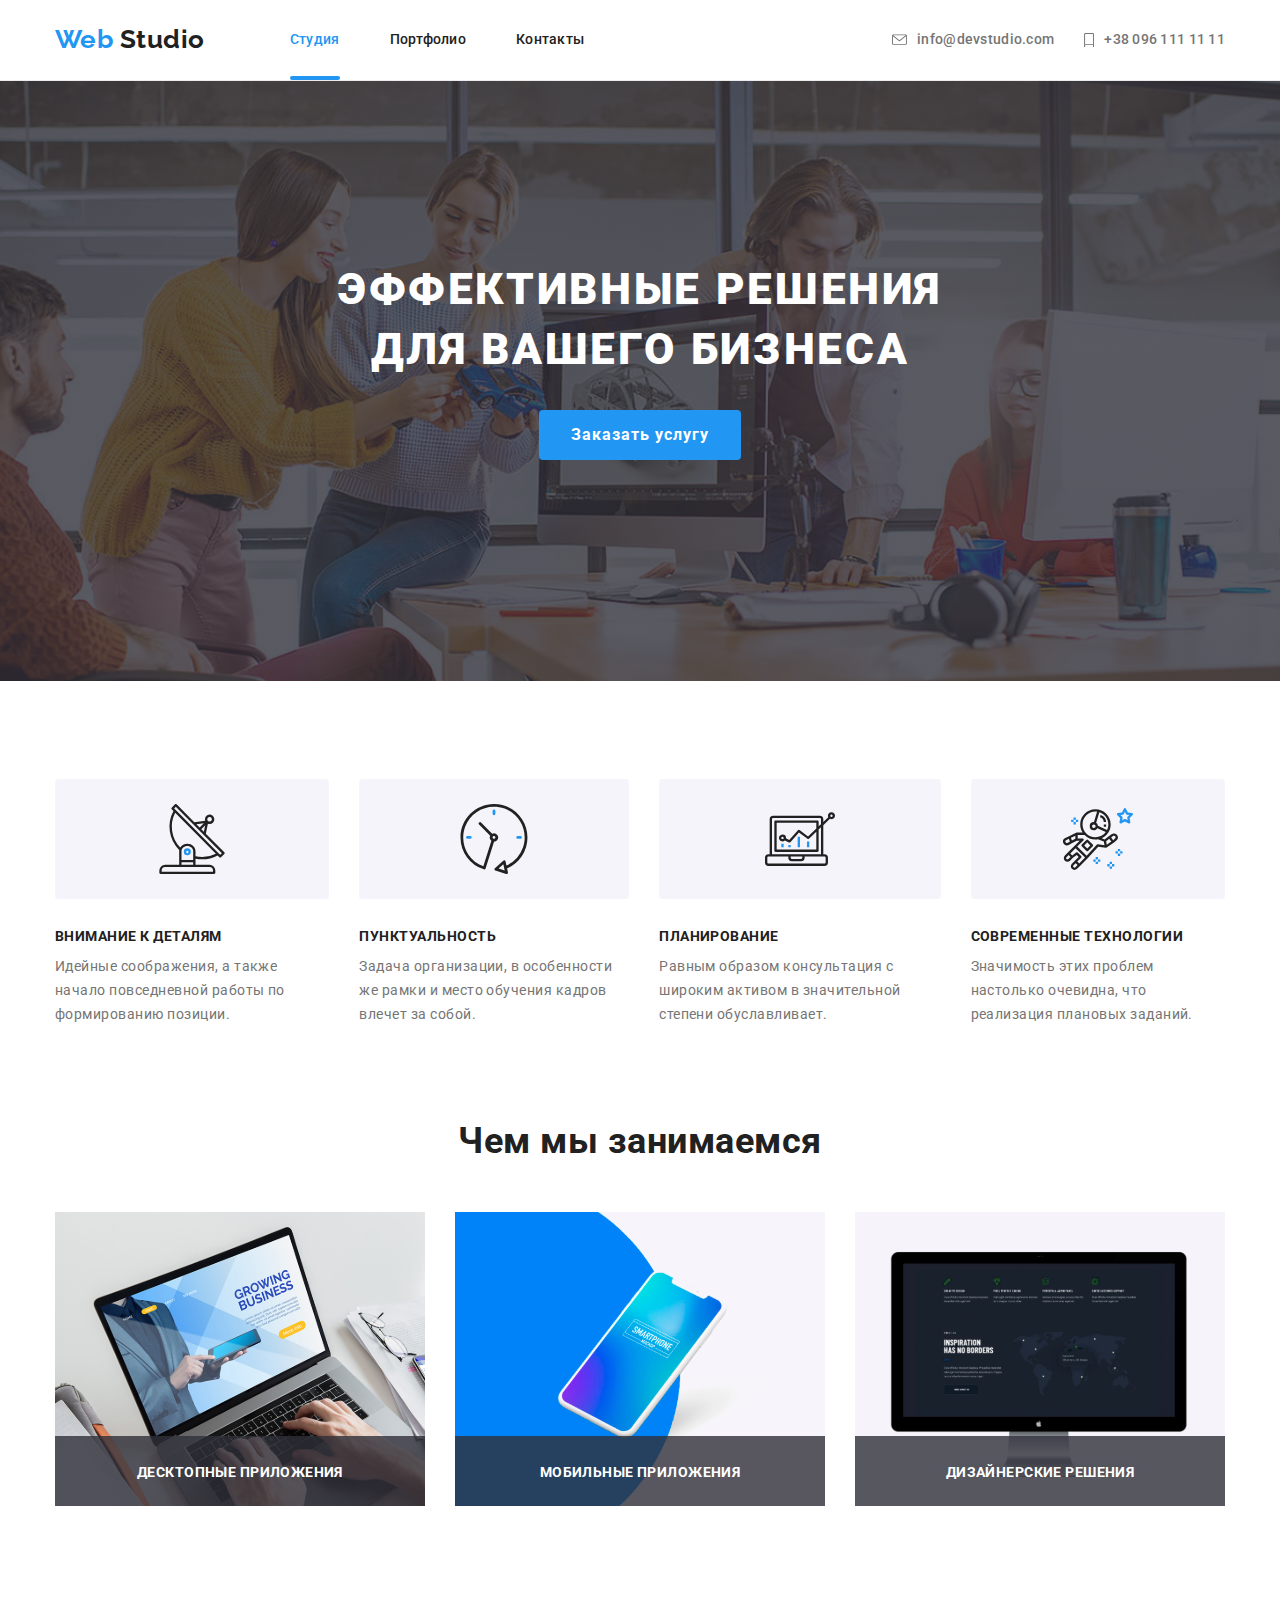
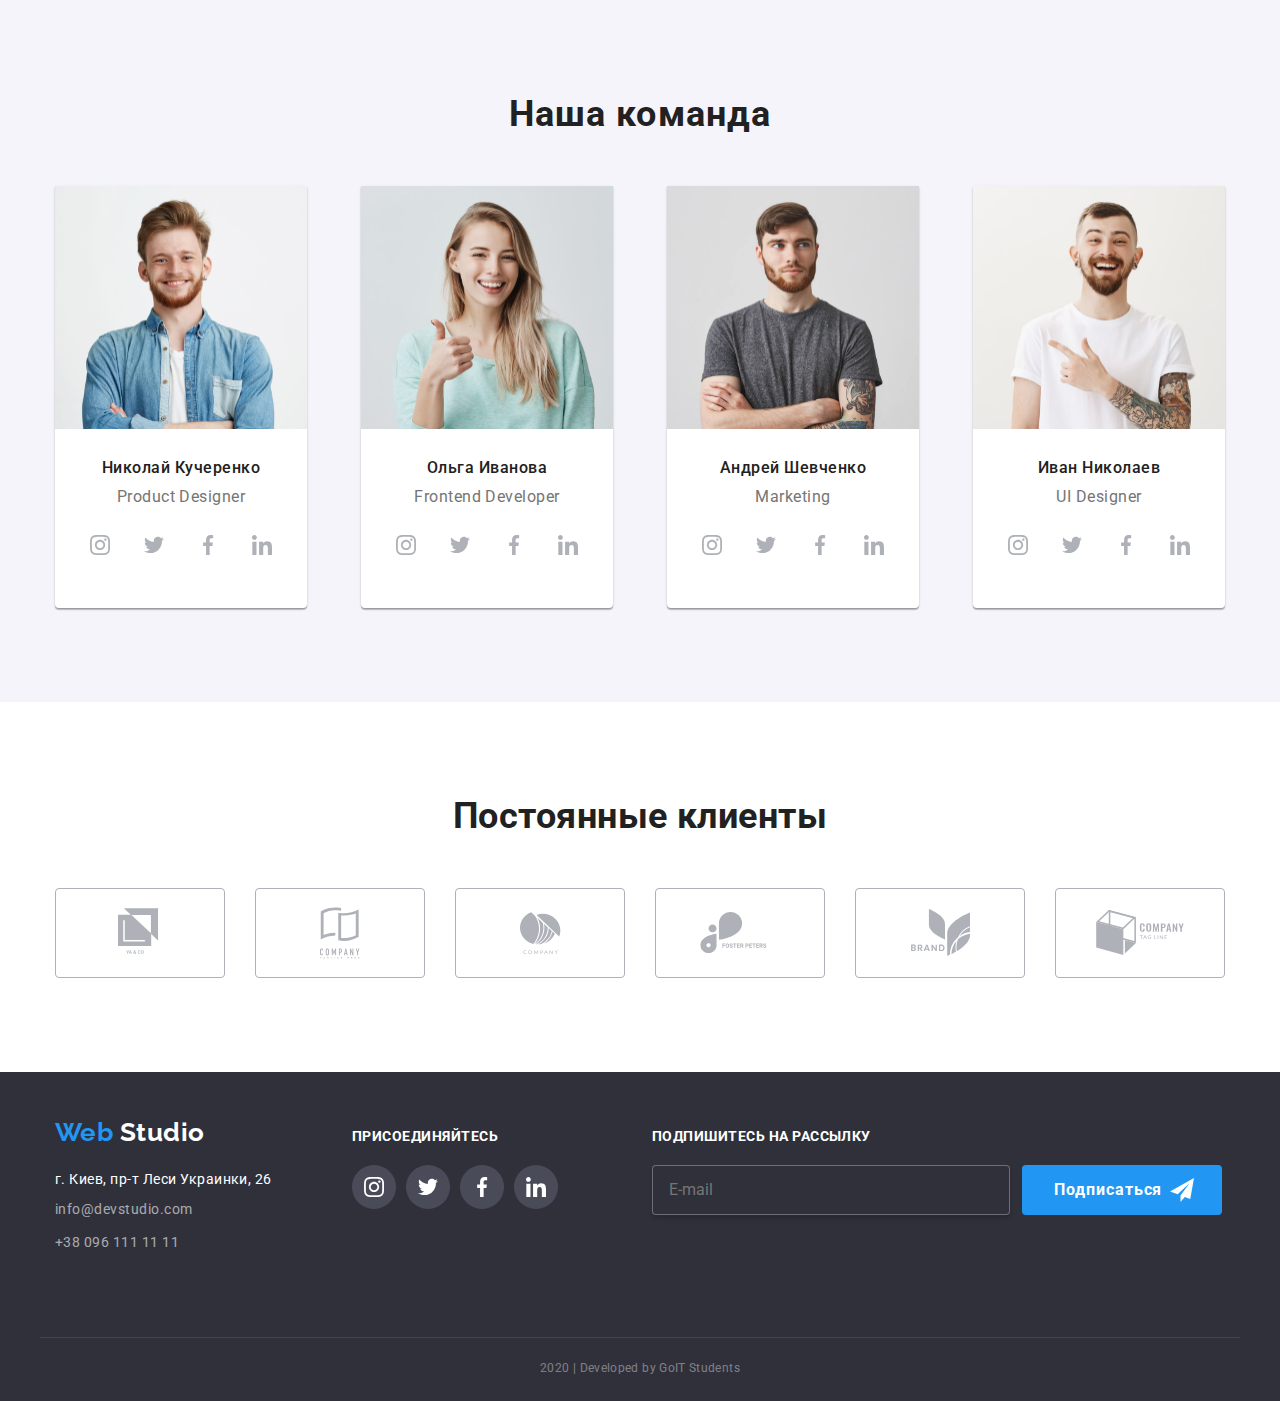
==== index.html @ 12be7b73 "1" ====
<!DOCTYPE html>
<html lang="ru">
  <head>
    <meta charset="UTF-8" />
    <meta name="viewport" content="width=device-width, initial-scale=1.0" />
    <title>Web Studio</title>
    <link
      href="https://fonts.googleapis.com/css2?family=Raleway:wght@700&family=Roboto:wght@400;500;700;900&display=swap"
      rel="stylesheet"
    />
    <link
      rel="stylesheet"
      href="https://cdnjs.cloudflare.com/ajax/libs/modern-normalize/0.6.0/modern-normalize.min.css"
    />
    <link rel="stylesheet" href="./css/style.css" />
  </head>
  <body class="page">
    <!-- шапка сайта -->
    <header class="page-header">
      <nav class="container main-nav">
        <a href="./index.html" class="header-logo">
          <span class="header-logo-web">Web</span> Studio
        </a>
        <ul class="site-nav list">
          <li class="item">
            <a href="./index.html" class="header-site-nav current">Студия</a>
          </li>
          <li class="item">
            <a href="./portfolio.html" class="header-site-nav">Портфолио</a>
          </li>
          <li class="item">
            <a href="" class="header-site-nav">Контакты</a>
          </li>
        </ul>

        <address class="address-nav">
          <ul class="address-nav list">
            <li class="item">
              <a class="address-mail link" href="mailto:info@devstudio.com">
                <svg class="mail-icon-address">
                  <use href="./img/sprite.svg#icon-mail"></use>
                </svg>
                <!-- <span> -->
                <!-- <img src="./img/address/mail.svg" alt="mail" /> -->
                info@devstudio.com
                <!-- </span> -->
              </a>
            </li>
            <li class="item">
              <a class="address-tel link" href="tel:+380961111111">
                <svg class="tel-icon-address">
                  <use href="./img/sprite.svg#icon-phone"></use>
                </svg>
                <!-- <span> -->
                <!-- <img src="./img/address/phone.svg" alt="phone" />  -->
                +38 096 111 11 11
                <!-- </span> -->
              </a>
            </li>
          </ul>
        </address>
      </nav>
    </header>
    <main>
      <section class="section-banner">
        <div class="banner">
          <!-- <img src="./img/banner/Headerimg.svg" alt="" /> -->
          <h1 class="banner-title">
            Эффективные решения <br />
            для вашего бизнеса
          </h1>
          <button type="button" class="banner-button" data-modal-open>Заказать услугу</button>
        </div>
      </section>

      <!-- преимущества -->
      <section class="section-work">
        <div class="container">
          <ul class="work-list list">
            <li class="item icon-antenna">
              <!-- <img
                src="./img/Section1/antenna/antenna.svg"
                class="img-work"
                alt=""
              /> -->
              <h2 class="section-work-title">Внимание к деталям</h2>
              <p class="section-work-text">
                Идейные соображения, а также начало повседневной работы по
                формированию позиции.
              </p>
            </li>
            <li class="item icon-clock">
              <!-- <img
                src="./img/Section1/clock/clock.svg"
                class="img-work"
                alt=""
              /> -->
              <h2 class="section-work-title">Пунктуальность</h2>
              <p class="section-work-text">
                Задача организации, в особенности же рамки и место обучения
                кадров влечет за собой.
              </p>
            </li>
            <li class="item icon-diagram">
              <!-- <img
                src="./img/Section1/diagram/diagram.svg"
                class="img-work"
                alt=""
              /> -->
              <h2 class="section-work-title">Планирование</h2>
              <p class="section-work-text">
                Равным образом консультация с широким активом в значительной
                степени обуславливает.
              </p>
            </li>
            <li class="item icon-astronaut">
              <!-- <img
                src="./img/Section1/astronaut/astronaut.svg"
                class="img-work"
                alt=""
              /> -->
              <h2 class="section-work-title">Современные технологии</h2>
              <p class="section-work-text">
                Значимость этих проблем настолько очевидна, что реализация
                плановых заданий.
              </p>
            </li>
          </ul>
        </div>
      </section>
      <!-- род занятий -->
      <section class="section-occupation">
        <div class="container">
          <h2 class="occupation-title">Чем мы занимаемся</h2>
          <ul class="occupation-list list">
            <li class="item">
              <img src="./img/Section2/img1.svg" width="370" alt="" />
              <h3 class="section-occupation-title">Десктопные приложения</h3>
            </li>
            <li class="item">
              <img src="./img/Section2/box2.svg" width="370" alt="" />
              <h3 class="section-occupation-title">Мобильные приложения</h3>
            </li>
            <li class="item">
              <img src="./img/Section2/img3.svg" width="370" alt="" />
              <h3 class="section-occupation-title">Дизайнерские решения</h3>
            </li>
          </ul>
        </div>
      </section>
      <!-- команда -->
      <section class="section-team">
        <div class="container">
          <h2 class="team-title">Наша команда</h2>
          <ul class="team-list list">
            <li class="card item">
              <img src="./img/Section3/JohnSmith.svg" width="252" alt="" />
              <!-- <div class="team"> -->
              <h3 class="section-team-title">Николай Кучеренко</h3>
              <p class="section-team-text">Product Designer</p>
              <ul class="soc-list list">
                <li class="items">
                  <a class="social-icon instagram" href="">
                    <svg class="soc-icon">
                      <use href="./img/sprite.svg#icon-instagram"></use>
                    </svg>
                  </a>
                </li>
                <li class="items">
                  <a class="social-icon twitter" href="">
                    <svg class="soc-icon">
                      <use href="./img/sprite.svg#icon-twitter"></use>
                    </svg>
                  </a>
                </li>
                <li class="items">
                  <a class="social-icon facebook" href="">
                    <svg class="soc-icon">
                      <use href="./img/sprite.svg#icon-facebook"></use>
                    </svg>
                  </a>
                </li>
                <li class="items">
                  <a class="social-icon linkedin" href="">
                    <svg class="soc-icon">
                      <use href="./img/sprite.svg#icon-linkedin"></use>
                    </svg>
                  </a>
                </li>
              </ul>
              <!-- </div> -->
            </li>
            <li class="item card">
              <img src="./img/Section3/MartaStewart.svg" width="252" alt="" />
              <h3 class="section-team-title">Ольга Иванова</h3>
              <p class="section-team-text">Frontend Developer</p>
              <ul class="soc-list list">
                <li class="items">
                  <a class="social-icon instagram" href="">
                    <svg class="soc-icon">
                      <use href="./img/sprite.svg#icon-instagram"></use>
                    </svg>
                  </a>
                </li>
                <li class="items">
                  <a class="social-icon twitter" href="">
                    <svg class="soc-icon">
                      <use href="./img/sprite.svg#icon-twitter"></use>
                    </svg>
                  </a>
                </li>
                <li class="items">
                  <a class="social-icon facebook" href="">
                    <svg class="soc-icon">
                      <use href="./img/sprite.svg#icon-facebook"></use>
                    </svg>
                  </a>
                </li>
                <li class="items">
                  <a class="social-icon linkedin" href="">
                    <svg class="soc-icon">
                      <use href="./img/sprite.svg#icon-linkedin"></use>
                    </svg>
                  </a>
                </li>
              </ul>
            </li>
            <li class="item card">
              <img src="./img/Section3/RobertJakis.svg" width="252" alt="" />
              <h3 class="section-team-title">Андрей Шевченко</h3>
              <p class="section-team-text">Marketing</p>
              <ul class="soc-list list">
                <li class="items">
                  <a class="social-icon instagram" href="">
                    <svg class="soc-icon">
                      <use href="./img/sprite.svg#icon-instagram"></use>
                    </svg>
                  </a>
                </li>
                <li class="items">
                  <a class="social-icon twitter" href="">
                    <svg class="soc-icon">
                      <use href="./img/sprite.svg#icon-twitter"></use>
                    </svg>
                  </a>
                </li>
                <li class="items">
                  <a class="social-icon facebook" href="">
                    <svg class="soc-icon">
                      <use href="./img/sprite.svg#icon-facebook"></use>
                    </svg>
                  </a>
                </li>
                <li class="items">
                  <a class="social-icon linkedin" href="">
                    <svg class="soc-icon">
                      <use href="./img/sprite.svg#icon-linkedin"></use>
                    </svg>
                  </a>
                </li>
              </ul>
            </li>
            <li class="item card">
              <img src="./img/Section3/MartinDoe.svg" width="252" alt="" />
              <h3 class="section-team-title">Иван Николаев</h3>
              <p class="section-team-text">UI Designer</p>
              <ul class="soc-list list">
                <li class="items">
                  <a class="social-icon instagram" href="">
                    <svg class="soc-icon">
                      <use href="./img/sprite.svg#icon-instagram"></use>
                    </svg>
                  </a>
                </li>
                <li class="items">
                  <a class="social-icon twitter" href="">
                    <svg class="soc-icon">
                      <use href="./img/sprite.svg#icon-twitter"></use>
                    </svg>
                  </a>
                </li>
                <li class="items">
                  <a class="social-icon facebook" href="">
                    <svg class="soc-icon">
                      <use href="./img/sprite.svg#icon-facebook"></use>
                    </svg>
                  </a>
                </li>
                <li class="items">
                  <a class="social-icon linkedin" href="">
                    <svg class="soc-icon">
                      <use href="./img/sprite.svg#icon-linkedin"></use>
                    </svg>
                  </a>
                </li>
              </ul>
            </li>
          </ul>
        </div>
      </section>
      <!-- клиенты -->
      <section class="section-customers">
        <div class="container">
          <h2 class="customers">Постоянные клиенты</h2>
          <ul class="customers-list list">
            <li class="item">
              <a href="">
                <svg class="client-icon" width="44.27" height="49.23">
                  <use href="./img/sprite.svg#icon-logo1"></use>
                </svg>
              </a>
            </li>
            <li class="item">
              <a href="">
                <svg class="client-icon" width="40" height="52">
                  <use href="./img/sprite.svg#icon-logo2"></use>
                </svg>
              </a>
            </li>
            <li class="item">
              <a href="">
                <svg class="client-icon" width="41" height="42.6">
                  <use href="./img/sprite.svg#icon-logo3"></use>
                </svg>
              </a>
            </li>
            <li class="item">
              <a href="">
                <svg class="client-icon" width="79.66" height="42.02">
                  <use href="./img/sprite.svg#icon-logo4"></use>
                </svg>
              </a>
            </li>
            <li class="item">
              <a href="">
                <svg class="client-icon" width="59" height="47">
                  <use href="./img/sprite.svg#icon-logo5"></use>
                </svg>
              </a>
            </li>
            <li class="item">
              <a href="">
                <svg class="client-icon" width="88.48" height="45.44">
                  <use href="./img/sprite.svg#icon-logo6"></use>
                </svg>
              </a>
            </li>
          </ul>
        </div>
      </section>
    </main>

    <footer class="section-footer">
      <div class="footer-container container">
        <div class="block-address">
          <a href="" class="logo-title">
            <span class="header-logo-web">Web</span> Studio
          </a>
          <div class="address">
            <p class="footer-address">г. Киев, пр-т Леси Украинки, 26</p>
            <ul class="mail-tel list">
              <li class="mail">
                <a href="mailto:info@devstudio.com" class="footer-mail-tel"
                  >info@devstudio.com
                </a>
              </li>
              <li>
                <a href="tel:+380961111111" class="footer-mail-tel"
                  >+38 096 111 11 11
                </a>
              </li>
            </ul>
          </div>
        </div>
        <div class="block-soc">
          <h2 class="footer-title">присоединяйтесь</h2>
          <ul class="footer-soc-list list">
            <li class="footer-list">
              <a class="list-iteam instagram" href="">
                <svg class="footer-icon">
                  <use href="./img/sprite.svg#icon-instagram"></use>
                </svg>
              </a>
            </li>
            <li class="footer-list">
              <a class="list-iteam twitter" href="">
                <svg class="footer-icon">
                  <use href="./img/sprite.svg#icon-twitter"></use>
                </svg>
              </a>
            </li>
            <li class="footer-list">
              <a class="list-iteam facebook" href="">
                <svg class="footer-icon">
                  <use href="./img/sprite.svg#icon-facebook"></use>
                </svg>
              </a>
            </li>
            <li class="footer-list">
              <a class="list-iteam linkedin" href="">
                <svg class="footer-icon">
                  <use href="./img/sprite.svg#icon-linkedin"></use>
                </svg>
              </a>
            </li>
          </ul>
        </div>
        <div class="block-mailing">
          <div class="mialing">
          <h2 class="footer-title">Подпишитесь на рассылку</h2>
          <input type="email" class="input-mailing" name="mailing" id="mailing" placeholder="E-mail">
          </div>
          <div class="button-mailing-container">
            <button type="button" class="banner-button">
              Подписаться</button>
              <svg class="icon-mailing" width="24px" height="24px">
                <use href="./img/sprite.svg#icon-send"></use>
              </svg>
          </div>
        </div>
      </div>
      <div>
        <p class="footer-basement container">
          2020 | Developed by GoIT Students
        </p>
      </div>
    </footer>
    <div class="backdrop is-hidden" data-modal>
      <div class="modal">
        <form>
          <b class="modal-title"> Оставьте свои данные, мы вам перезвоним</b>
          <ul class="list modal-form-field">
            <li class="form-field">
              <input type="text" class="form-field-input" name="name" id="name" placeholder=" " />
              <label for="name" class="form-field-lable">Имя</label>
              <svg class="form-icon" width="12px" height="12px">
                <use href="./img/sprite.svg#icon-man"></use>
              </svg>
            </li>
            <li class="form-field">
              <input type="tel" class="form-field-input" name="tel" id="tel" placeholder=" " />
              <label for="tel" class="form-field-lable">Телефон</label>
              <svg class="form-icon" width="13px" height="13px">
                <use href="./img/sprite.svg#icon-phone-black"></use>
              </svg>
            </li>
            <li class="form-field">
              <input type="email" class="form-field-input" name="mail" id="mail" placeholder=" " />
              <label for="mail" class="form-field-lable">Почта</label>
              <svg class="form-icon" width="15px" height="12px">
                <use href="./img/sprite.svg#icon-black-envelope"></use>
              </svg>
            </li>
          </ul>
          <div class="comment-field">
            <textarea class="comment-textarea" name="comment" placeholder=" " id="comment" rows="8"></textarea>
            <label class="comment" for="comment">Коментарий</label>
          </div>
          <p class="terms-field">
    
            <label class="lable-checkbox" for="terms">
              <input type="checkbox" class="checkbox" name="terms" id="terms">
              <span class="checkbox-text"> Соглашаюсь с рассылкой и принимаю
                <a href="#" class="checkbox-link">Условия договора</a></span>
            </label>
    
          </p>
          <button type="submit" class="button-submit">Отправить</button>
        </form>
        <button class="button-close" data-modal-close>
          <svg class="button-close-icon" width="18px" height="18px">
            <use href="./img/sprite.svg#icon-close"></use>
          </svg>
        </button>
      </div>
    <!-- Ставим перед закрывающим тегом body -->
    <script src="./js/modal.js"></script>
  </body>
</html>
---- css/style.css ----
/* основной цвет текста #212121 */
/* основной вторичный цвет текста #757575 */
/* белый #FFFFFF */
/* шапка #FFFFFF */
/* тело #E5E5E5*/
/* команда вторичный #F5F4FA */
/* подвал #2F303A */

:root {
  --primary-text-color: #757575;
  --title-text-color: #212121;
  --title-text-color-white: #ffffff;
  --primary-background-color: #ffffff;
  --accent-color: #2196f3;
  --secondary-text-color: #757575;
  --timihg-function: cubic-bezier(0.4, 0, 0.2, 1);
}

.page {
  background-color: #ffffff;
  color: #212121;

  font-family: Roboto, sans-serif;
  letter-spacing: 0.03em;
}

img {
  display: block;
}

.list {
  list-style: none;
  margin-top: 0px;
  padding: 0;
  margin: 0;
}

p {
  margin: 0;
}

/* Web Studio */

/* header шапка сайта (Web Studio and Portfolio) */

.page-header {
  background: #ffffff;
  border-bottom: 1px solid #ececec;
}

.container {
  margin-left: auto;
  margin-right: auto;
  padding-left: 15px;
  padding-right: 15px;
  width: 1200px;

  /* убрать */
  /* outline: 2px solid tomato; */
}
.main-nav {
  display: flex;
  align-items: center;
}

/* Logo */

.header-logo {
  color: #212121;

  font-family: Raleway, cursive;
  font-weight: bold;
  font-size: 26px;
  line-height: 1.2;
  text-decoration: none;

  transition: color 250ms var(--timihg-function);
}

.header-logo:hover,
.header-logo:focus {
  color: #2196f3;
}

.header-logo-web {
  color: #2196f3;
}

/* header-site-nav */

.site-nav {
  display: flex;
  margin-left: 85px;
}

.site-nav .item {
  /* margin-right: 50px; */

  /* убоать */
  /* background-color: tomato; */
}

.site-nav .item:not(:last-child) {
  margin-right: 50px;
}

/* .site-nav .item + .item {
  margin-left: 50px;
} */

.header-site-nav {
  position: relative;
  display: block;
  padding-top: 32px;
  padding-bottom: 32px;

  color: #212121;

  font-weight: 500;
  font-size: 14px;
  line-height: 1.14;
  letter-spacing: 0.02em;
  text-decoration: none;

  transition: color 250ms var(--timihg-function);
}

.header-site-nav:hover,
.header-site-nav:focus {
  color: #2196f3;
}

.header-site-nav.current {
  color: #2196f3;
}

.header-site-nav.current::after {
  position: absolute;
  content: '';
  display: block;
  width: 100%;
  height: 4px;
  border-radius: 2px;
  background: #2196f3;
  left: 0px;
  bottom: 0px;
}

/* header-adress */

.address-nav {
  display: flex;
  margin-left: auto;
  font-style: normal;
  align-items: center;
}

.address-nav .item {
  /* убрать */
  /* background-color: tomato; */
}

.address-nav .item:not(:last-child) {
  margin-right: 30px;
}

.link {
  display: block;
  padding-top: 32px;
  padding-bottom: 32px;

  color: #757575;

  font-weight: 500;
  font-size: 14px;
  line-height: 1.14;
  letter-spacing: 0.02em;
  text-decoration: none;
  align-items: center;

  transition: color 250ms var(--timihg-function);
}

.address-nav .link:hover,
.address-nav .link:focus {
  color: #2196f3;
}

.mail-icon-address {
  width: 15px;
  height: 12px;
  margin-right: 10px;
  fill: currentColor;

  transition: fill 250ms var(--timihg-function);
}

.address-nav .link:hover .mail-icon-address,
.address-nav .link:focus .mail-icon-address {
  fill: #2196f3;
}

.tel-icon-address {
  width: 10px;
  height: 14.94px;
  margin-right: 10px;
  fill: currentColor;

  transition: fill 250ms var(--timihg-function);
}

.address-nav .link:hover .tel-icon-address,
.address-nav .link:focus .tel-icon-address {
  fill: #2196f3;
}

.address-nav .address-tel {
  display: flex;
  justify-content: center;
  align-items: center;
}

.address-nav .address-mail {
  display: flex;
  justify-content: center;
  align-items: center;
}

/* .address-mail::before {
  display: inline-block;
  content: '';
  width: 15px;
  height: 12px;
  margin-right: 10;
  background-image: url(../img/address/mail.svg);
  background-size: contain;
  background-repeat: no-repeat;
  background-position: center;
  align-items: center;
}  */

/* .address-tel::before {
  display: inline-block;
  content: '';
  width: 10px;
  height: 15px;
  margin-right: 10;
  background-image: url(../img/address/phone.svg);
  background-size: contain;
  background-repeat: no-repeat;
  background-position: center;
  align-items: center;
} */

/* banner */

.section-banner {
  /*
  margin-left: auto;
  margin-right: auto;

  background: rgba(47, 48, 58, 0.8); */

  /* padding-bottom: 98px; */
  max-width: 1600px;
  height: 600px;
  margin-left: auto;
  margin-right: auto;

  background-color: rgba(47, 48, 58, 0.8);
  background-image: linear-gradient(
      to right,
      rgba(47, 48, 58, 0.8),
      rgba(47, 48, 58, 0.8)
    ),
    url(../img/banner/Headerimg.svg);

  background-repeat: no-repeat;
  background-position: center;
  background-size: cover;
}

.banner {
  /* text-align: center;
  background: rgba(47, 48, 58, 0.8); */

  display: block;
  margin-left: auto;
  margin-right: auto;
  width: 1200px;
  padding-left: 15px;
  padding-right: 15px;
}

.section-banner .banner {
  padding: 150px 15px;
  text-align: center;
}

.banner-title {
  /* width: 750px;
  min-height: 120px;
  margin-top: 200px;
  
  margin-left: auto;
  margin-right: auto;

  color: #ffffff;
  font-weight: 900;
  font-size: 44px;
  line-height: 1.36;
  text-align: center;
  letter-spacing: 0.06em;
  text-transform: uppercase; */

  margin-bottom: 30px;

  color: #ffffff;

  font-weight: 900;
  font-size: 44px;
  line-height: 1.36;
  text-align: center;
  letter-spacing: 0.06em;
  text-transform: uppercase;
}

/* кнопка banner */

.banner-button {
  display: inline-flex;
  margin-bottom: 0px;
  padding: 10px 32px;
  min-width: 200px;
  height: 50px;
  border-radius: 4px;

  color: #ffffff;
  background-color: #2196f3;

  border: 0px;
  font-weight: bold;
  font-size: 16px;
  line-height: 1.87;
  align-items: center;
  text-align: center;
  letter-spacing: 0.06em;

  transition: background-color 250ms var(--timihg-function),
    color 250ms var(--timihg-function);
}

.banner-button:hover,
.banner-button:focus {
  color: #2196f3;
  background-color: #ffffff;
}

/* section-work преимущества */

.work-list .item::before {
  display: block;
  margin-bottom: 30px;
  height: 120px;
  border-radius: 4px;
  content: '';
  background: #f5f4fa;
  background-size: 70px;
  background-repeat: no-repeat;
  background-position: center;
  align-items: center;
}

.item.icon-antenna::before {
  background-image: url(../img/Section1/antenna/antenna.svg);
}

.item.icon-clock::before {
  background-image: url(../img/Section1/clock/clock.svg);
}

.item.icon-diagram::before {
  background-image: url(../img/Section1/diagram/diagram.svg);
}

.item.icon-astronaut::before {
  background-image: url(../img/Section1/astronaut/astronaut.svg);
}

.section-work {
  padding-top: 98px;
  padding-bottom: 94px;
}

.work-list {
  display: flex;
}

.work-list .item {
  /* убрать */
  /* background-color: tomato; */
}

.work-list .item:not(:last-child) {
  margin-right: 30px;
}

.section-work-title {
  margin-top: 0px;
  margin-bottom: 10px;

  color: #212121;

  font-weight: bold;
  font-size: 14px;
  line-height: 1.14;
  text-transform: uppercase;
}

.section-work-text {
  margin-top: 0px;
  margin-bottom: 0px;

  color: #757575;

  font-size: 14px;
  line-height: 1.71;
}

/* section-occupation род занятий */

.section-occupation {
  padding-bottom: 94px;
}

.occupation-title {
  margin-top: 0px;
  margin-bottom: 50px;

  font-weight: bold;
  font-size: 36px;
  line-height: 1.16;
  text-align: center;
}

.occupation-list {
  display: flex;
}

.occupation-list .item {
  /* убрать */
  /* background-color: tomato; */
  position: relative;
  width: 370px;
}

.occupation-list .item:not(:last-child) {
  margin-right: 30px;
}

.section-occupation-title {
  /* margin-top: 0px;
  margin-bottom: 0px;
  margin-right: 0px; */
  position: absolute;
  bottom: 0px;
  margin: 0px;
  padding-top: 27px;
  padding-bottom: 27px;
  width: 370px;
  height: 70px;

  color: #ffffff;
  background: rgba(47, 48, 58, 0.8);

  font-weight: bold;
  font-size: 14px;
  line-height: 1.4;
  text-align: center;
  letter-spacing: 0.03em;
  text-transform: uppercase;
}

/* section-team команда */

.section-team {
  /* margin-bottom: 94px; */
  padding-top: 94px;
  padding-bottom: 94px;

  background: #f5f4fa;
}

.team-title {
  margin-top: 0;
  margin-bottom: 50px;

  color: #212121;

  font-weight: bold;
  font-size: 36px;
  line-height: 1.16;
  text-align: center;
  letter-spacing: 0.03em;
}

.team-list {
  display: flex;
  justify-content: space-between;
}

.team-list .item {
  /* background-color: tomato; */
}

.team-list .item:not(:last-child) {
  margin-right: 30px;
}

.card {
  width: 252px;
  height: 422px;

  background: #ffffff;
  box-shadow: 0px 2px 1px rgba(0, 0, 0, 0.2), 0px 1px 1px rgba(0, 0, 0, 0.14),
    0px 1px 3px rgba(0, 0, 0, 0.12);

  border-radius: 0px 0px 4px 4px;
}

.team {
  padding-top: 30px;
  padding-bottom: 24px;
  background-color: #ffffff;
}

.section-team-title {
  margin-top: 30px;
  margin-bottom: 10px;

  color: #212121;

  font-weight: 500;
  font-size: 16px;
  line-height: 1.18;
  text-align: center;
}

.section-team-text {
  margin-top: 0px;
  margin-bottom: 16px;

  color: #757575;

  font-size: 16px;
  line-height: 1.18;
  text-align: center;
}

.soc-list {
  display: flex;
  align-items: center;
  justify-content: center;
}

/* .soc-list .list-iteam {
  display: inline-block;
  width: 44px;
  height: 44px;
  margin-right: 10px;
  border-radius: 50%;
  background-repeat: no-repeat;
  background-position: center;
  background-size: 20px;
} */

.social-icon {
  padding-left: 0px;
}

.soc-list .social-icon {
  display: flex;
  width: 44px;
  height: 44px;
  padding: 12px;
  border-radius: 50%;
  background-repeat: no-repeat;

  transition: background-color 250ms cubic-bezier(0.4, 0, 0.2, 1);
}

.soc-list .items:not(:last-child) {
  margin-right: 10px;
}

.soc-icon {
  background-size: 20px;
  fill: #afb1b8;

  transition: fill 250ms var(--timihg-function);
}

.soc-list .social-icon:hover,
.soc-list .social-icon:focus {
  background-color: #2196f3;
}

.soc-list .social-icon:hover .soc-icon {
  fill: #ffffff;
}

/* .list-iteam.instagram {
  background-image: url(../img/Section3/soc/instagram.svg);
}

.list-iteam.twitter {
  background-image: url(../img/Section3/soc/twitter.svg);
}

.list-iteam.facebook {
  background-image: url(../img/Section3/soc/facebook.svg);
}

.list-iteam.linkedin {
  background-image: url(../img/Section3/soc/linkedin.svg);
} */

/* клиенты */

.section-customers {
  padding-top: 94px;
  padding-bottom: 94px;
}

.customers {
  margin-top: 0px;
  margin-bottom: 50px;

  color: #212121;

  font-weight: bold;
  font-size: 36px;
  line-height: 1.16;
  text-align: center;
}

.customers-list {
  display: flex;
}

.customers-list .item a {
  display: flex;
  justify-content: center;
  align-items: center;

  width: 170px;
  height: 90px;
  border: 1px solid #afb1b8;
  box-sizing: border-box;
  border-radius: 4px;

  transition: border 250ms cubic-bezier(0.4, 0, 0.2, 1);
}

.customers-list .item:not(:last-child) {
  margin-right: 30px;
}

.client-icon {
  fill: #afb1b8;

  transition: fill 250ms var(--timihg-function);
}

.customers-list .item a:hover,
.customers-list .item a:focus {
  border-color: #2196f3;
}

.customers-list .item a:hover .client-icon,
.customers-list .item a:focus .client-icon {
  fill: #2196f3;
}

/* footer (Web Studio and Portfolio) */

.section-footer {
  /* padding-top: 60px; */
  padding-bottom: 0px;
  /* height: 252px; */

  background: #2f303a;
}

.footer-container {
  display: flex;
  /* margin-left: auto;
  margin-right: auto; */
  /* width: 1200px; */
  /* height: 130px; */
  /* padding-left: 15px;
  padding-right: 15px; */
  padding-bottom: 28px;
  padding-top: 45px;
}

.logo-title {
  color: #ffffff;

  font-family: Raleway;
  font-weight: bold;
  font-size: 26px;
  line-height: 1.19;
  text-decoration: none;
}

.address {
  margin-top: 20px;
}

.footer-address {
  margin-top: 0em;
  margin-bottom: 6px;

  color: #ffffff;

  font-size: 14px;
  line-height: 1.71;
}

.block-address {
  display: block;
}

.mail {
  margin-top: 0em;
  margin-bottom: 9px;
}

.footer-mail-tel {
  color: rgba(255, 255, 255, 0.6);

  font-size: 14px;
  line-height: 1.71;
  text-decoration: none;
}

.block-soc {
  display: block;
  padding-left: 80px;
  padding-right: 94px;
}

.footer-soc-list {
  display: flex;
}

.footer-soc-list .list-iteam {
  display: flex;
  width: 44px;
  height: 44px;
  padding: 12px;
  border-radius: 50%;
  background-repeat: no-repeat;
  background-color: rgba(80, 82, 97, 0.8);

  transition: background-color 250ms var(--timihg-function);
}

.footer-icon {
  background-size: 20px;
  fill: #ffffff;
}

.footer-soc-list .list-iteam:hover {
  background-color: #2196f3;
}

.footer-soc-list .footer-list:not(:last-child) {
  margin-right: 10px;
}

/* .footer-soc-list .instagram {
  background-image: url(../img/Footer/Soc/instagram.svg);
}

.footer-soc-list .twitter {
  background-image: url(../img/Footer/Soc/twitter.svg);
}

.footer-soc-list .facebook {
  background-image: url(../img/Footer/Soc/facebook.svg);
}

.footer-soc-list .linkedin {
  background-image: url(../img/Footer/Soc/linkedin.svg);
} */

/* .button-icon {
  margin-left: 10px;
} */

.footer-title {
  margin-bottom: 20px;
  color: #ffffff;

  font-family: Roboto;
  font-weight: bold;
  font-size: 14px;
  line-height: 1.14;
  text-transform: uppercase;
}
.block-mailing {
  display: flex;
  align-items: flex-end;
  padding-bottom: 94px;
}

.input-mailing {
  height: 50px;
  width: 358px;
  padding-left: 16px;
  padding-top: 16px;
  padding-bottom: 16px;
  background-color: #2f303a;
  border: 1px solid rgba(255, 255, 255, 0.3);
  box-sizing: border-box;
  box-shadow: 0px 4px 4px rgba(0, 0, 0, 0.15);
  border-radius: 4px;
  margin-right: 12px;
  font-family: Roboto;
  font-weight: 400;
  font-size: 16px;
  line-height: 1.25;
  color: rgba(255, 255, 255, 0.6);
}

.mailing {
  display: flex;
  flex-direction: column;
}

.button-mailing-container {
  position: relative;
}

.icon-mailing {
  position: absolute;
  top: 13px;
  right: 28px;
  fill: #ffffff;
}

.footer-basement {
  /* padding-top: 10px;
  padding-bottom: 0px;
  margin-top: 30px;
  margin-bottom: 0px;
  margin-right: auto;
  margin-left: auto;

  border-top: 1px solid rgba(255, 255, 255, 0.1);
  color: rgba(255, 255, 255, 0.4);

  width: 1170px;
  text-align: center;
  font-size: 12px; */

  padding-top: 18px;
  padding-bottom: 21px;
  border-top: 1px solid rgba(255, 255, 255, 0.1);
  font-weight: normal;
  font-size: 12px;
  line-height: 2;
  text-align: center;
  letter-spacing: 0.03em;
  color: rgba(255, 255, 255, 0.4);
}

/* Portfolio */

/* header шапка сайта (Web Studio and Portfolio) */

/* фильтер кнопки*/

.section-filter {
  padding-top: 94px;
}

.invisible-heading {
  display: none;
}

.section-filter .list {
  display: flex;
  justify-content: center;
}

.button-list .item:not(:last-child) {
  margin-right: 8px;
}

.filter-button {
  border-radius: 4px;
  padding: 6px 22px;
  min-width: 73px;
  height: 38px;

  color: #212121;
  background-color: #f5f4fa;

  border: 0px;
  font-family: Roboto;
  font-style: normal;
  font-weight: 500;
  font-size: 16px;
  line-height: 1.62;
  cursor: pointer;

  transition: color 250ms var(--timihg-function),
    background-color 250ms var(--timihg-function);
}

.filter-button:hover,
.filter-button:focus {
  color: #ffffff;
  background-color: #2196f3;
}

.filter-button.current {
  color: #ffffff;
  background: #2196f3;
}

/* проекты */

.section-projects {
  padding-top: 50px;
  padding-bottom: 94px;
}

.projects-list {
  display: flex;
  flex-wrap: wrap;
}

.portfolio-card {
  /* padding-bottom: 20px; */

  background-color: #ffffff;
  border: 1px solid #eeeeee;
  box-sizing: border-box;

  /* border-radius: 0px 0px 4px 4px;
  box-shadow: 1px 4px 6px rgba(0, 0, 0, 0.16), 0px 4px 4px rgba(0, 0, 0, 0.06),
    0px 1px 1px rgba(0, 0, 0, 0.12); */
}

.portfolio-card:hover {
  border-radius: 0px 0px 4px 4px;
  box-shadow: 1px 4px 6px rgba(0, 0, 0, 0.16), 0px 4px 4px rgba(0, 0, 0, 0.06),
    0px 1px 1px rgba(0, 0, 0, 0.12);
}

.projects-list .item {
  display: block;
  margin-bottom: 30px;
  width: calc((100% - 60px) / 3);
}

.projects-list .item:not(:nth-child(3n)) {
  margin-right: 30px;
}

.projects-list .item:nth-last-child(-n + 3) {
  margin-bottom: 0px;
}

.portfolio-link {
  text-decoration: none;
}

.projects-title {
  margin-top: 20px;
  margin-bottom: 4px;
  margin-left: 20px;

  color: #212121;

  font-family: Roboto;
  font-style: normal;
  font-weight: bold;
  font-size: 18px;
  line-height: 2;
  letter-spacing: 0.06em;
  text-decoration: none;
}

.projects-resource {
  margin-top: 0px;
  margin-bottom: 20px;
  margin-left: 20px;

  color: #757575;

  font-size: 16px;
  line-height: 1.87;
}

.projects-card {
  position: relative;
  overflow: hidden;
}

.projects-overlay {
  /* display: inline-block;
  content: ''; */
  position: absolute;
  top: 0;
  right: 0;

  width: 100%;
  height: 101%;
  background-color: rgba(33, 150, 243, 0.9);

  /* opacity: 0; */

  transform: translateY(100%);
  transition: transform 250ms var(--timihg-function);
}

/* .projects-card:hover::before {
  opacity: 1;
} */

.portfolio-card:hover .projects-overlay {
  transform: translateY(0%);
}

.projects-text {
  position: absolute;
  /* top: 50%;
  left: 50%;
  transform: translate(-50%, -50%); */
  width: 100%;
  padding-bottom: 63px;
  padding-top: 63px;
  padding-left: 24px;
  padding-right: 24px;
  /* display: flex; */
  opacity: 0;
  /* pointer-events: none; */

  /* transition: 250ms; */

  margin-top: 0px;
  margin-bottom: 0px;

  /* color: #ffffff; */
  /* color: black; */
  color: #ffffff;
  font-size: 18px;
  line-height: 1.55;
  letter-spacing: 0.02em;
  transition: opacity 250ms var(--timihg-function);
}

.portfolio-card:hover .projects-text {
  opacity: 1;
}

/* footer (Web Studio and Portfolio) */

/* модальное окно */

.backdrop {
  position: fixed;
  top: 0;
  left: 0;
  width: 100%;
  height: 100%;
  background-color: rgba(0, 0, 0, 0.2);
  opacity: 1;
  transition: opacity 250ms var(--timing-function);
}

.backdrop.is-hidden {
  opacity: 0;
  pointer-events: none;
  visibility: hidden;
}

.backdrop.is-hidden .modal {
  transform: translate(-50%, -50%) scale(0.1);
}

.modal {
  position: absolute;
  top: 50%;
  left: 50%;
  transform: translate(-50%, -50%) scale(1);
  max-height: 581px;
  max-width: 528px;
  border-radius: 4px;
  background-color: #ffffff;
  transition: transform 250ms var(--timing-function);
}

.modal-title {
  display: block;
  padding-left: 40px;
  padding-top: 40px;
  padding-right: 40px;
  padding-bottom: 30px;
  font-weight: 700;
  font-size: 20px;
  line-height: 1.15;
  text-align: center;
  letter-spacing: 0.03em;
}

.modal-form-field {
  display: flex;
  flex-direction: column;
}

.form-field {
  display: flex;
  flex-direction: column;
  position: relative;
  width: 448px;
  height: 40px;
  margin-left: 40px;
  margin-right: 40px;
  margin-bottom: 28px;
}

.form-field-input {
  height: 40px;
  width: 448px;
  border: 1px solid rgba(33, 33, 33, 0.2);
  box-sizing: border-box;
  border-radius: 4px;
  padding-left: 42px;
  outline: none;
}

.form-field-input:focus {
  border: 1px solid #2196f3;
}

.form-field-input:focus + .form-field-lable,
.form-field-input:not(:placeholder-shown) + .form-field-lable {
  transform: translateY(-40px);
  left: 16px;
  color: var(--accent-color);
}

.form-field-lable {
  position: absolute;
  top: 50%;
  left: 42px;
  transform: translateY(-50%);
  font-weight: 400;
  font-size: 14px;
  line-height: 1.14;
  letter-spacing: 0.01em;
  color: var(--secondary-text-color);
  transition: transform 250ms var(--timing-function);
}

.form-icon {
  position: absolute;
  top: 50%;
  left: 16px;
  transform: translateY(-50%);
  background-repeat: no-repeat;
}

.form-field-input:focus ~ .form-icon {
  fill: var(--accent-color);
}

.comment-textarea {
  height: 120px;
  width: 448px;
  resize: none;
  border: 1px solid rgba(33, 33, 33, 0.2);
  box-sizing: border-box;
  border-radius: 4px;
  padding-left: 16px;
  padding-top: 12px;
  outline: none;
}

.comment-textarea:focus {
  border: 1px solid #2196f3;
}

.comment-field {
  display: flex;
  flex-direction: column;
  position: relative;
  margin-left: 40px;
  margin-right: 40px;
  margin-bottom: 20px;
  margin-top: 0px;
}

.comment {
  position: absolute;
  left: 16px;
  top: 12px;
  font-weight: 400;
  font-size: 14px;
  line-height: 1.14;
  letter-spacing: 0.01em;
  color: var(--secondary-text-color);
}

.comment-textarea:focus + .comment,
.comment-textarea:not(:placeholder-shown) + .comment {
  transform: translateY(-35px);
  color: var(--accent-color);
  transition: transform 250ms var(--timing-function);
}

.terms-field {
  margin-left: 52px;
  margin-right: 52px;
  margin-bottom: 30px;
  font-style: normal;
  font-weight: 400;
  font-size: 14px;
  line-height: 1.7;
  letter-spacing: 0.03em;
  color: var(--secondary-text-color);
}

.lable-checkbox {
  display: flex;
  align-items: center;
}

.checkbox {
  position: absolute;
  width: 1px;
  height: 1px;
  margin: -1px;
  border: 0;
  padding: 0;
  clip: rect(0 0 0 0);
  overflow: hidden;
}

.checkbox-text::before {
  content: '';
  height: 16px;
  width: 16px;
  border: 2px solid #212121;
  border-radius: 4px;
  margin-right: 8px;
}

.checkbox:checked + .checkbox-text::before {
  border-color: transparent;
  background-color: #2196f3;
  background-image: url('../img/icon-check\.svg');
  background-size: contain;
  background-origin: border-box;
}

.checkbox-text {
  display: flex;
  align-items: center;
  font-weight: 400;
  font-size: 14px;
  line-height: 1.7;
  letter-spacing: 0.03em;
  color: #757575;
}

.checkbox-link {
  font-weight: 400;
  font-size: 14px;
  line-height: 1.7;
  letter-spacing: 0.03em;
  text-decoration-line: underline;
  color: #2196f3;
}

.button-submit {
  height: 50px;
  width: 200px;
  margin-left: 164px;
  margin-right: 164px;
  margin-bottom: 40px;
  padding-left: 55px;
  padding-top: 10px;
  padding-right: 55px;
  padding-bottom: 10px;
  text-align: center;
  border-color: transparent;
  background-color: #2196f3;
  border-radius: 4px;

  font-weight: 700;
  font-size: 16px;
  line-height: 1.87;
  letter-spacing: 0.06em;
  color: #ffffff;
}

.button-close {
  position: absolute;
  display: flex;
  align-items: center;
  top: 8px;
  right: 8px;
  height: 30px;
  width: 30px;
  border-radius: 50%;
  background-color: var(--primary-background-color);
  border: 1px solid rgba(33, 33, 33, 0.2);
  outline: none;
}

.button-close:hover {
  fill: var(--accent-color);
}
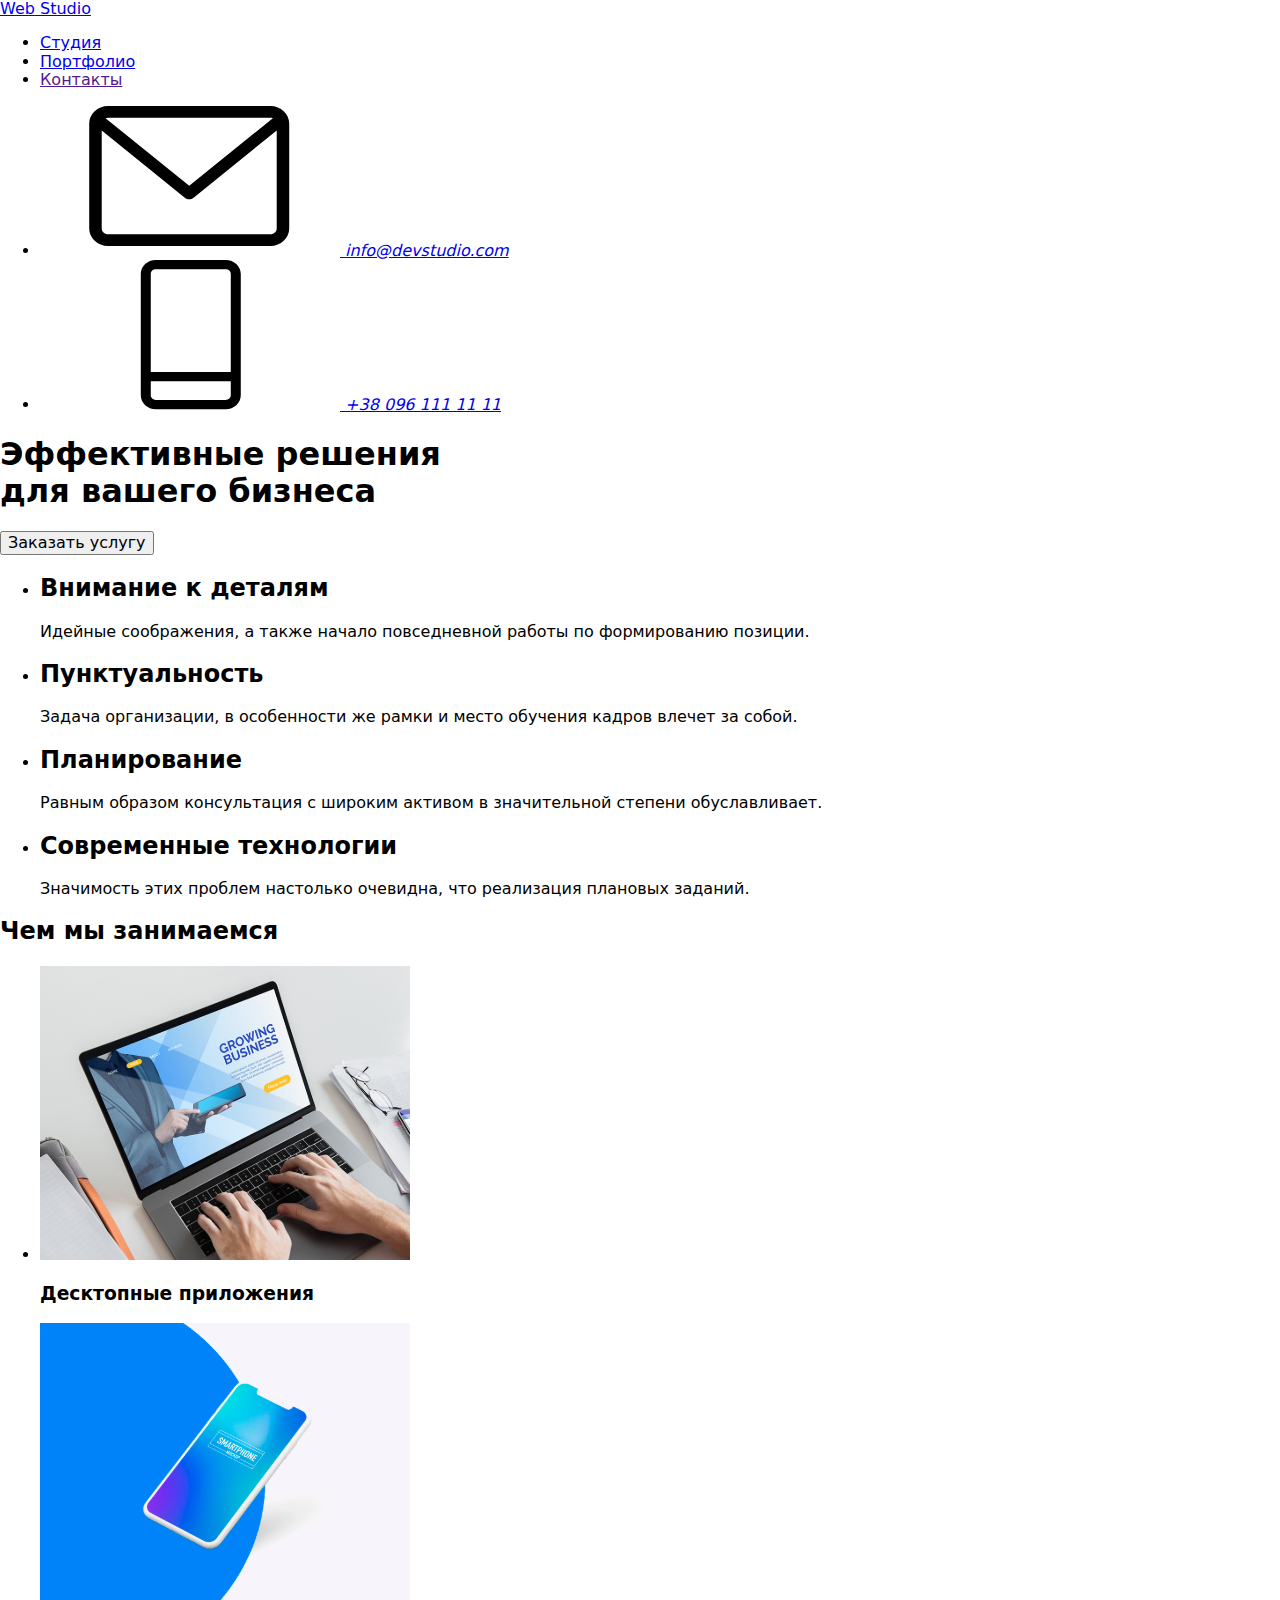
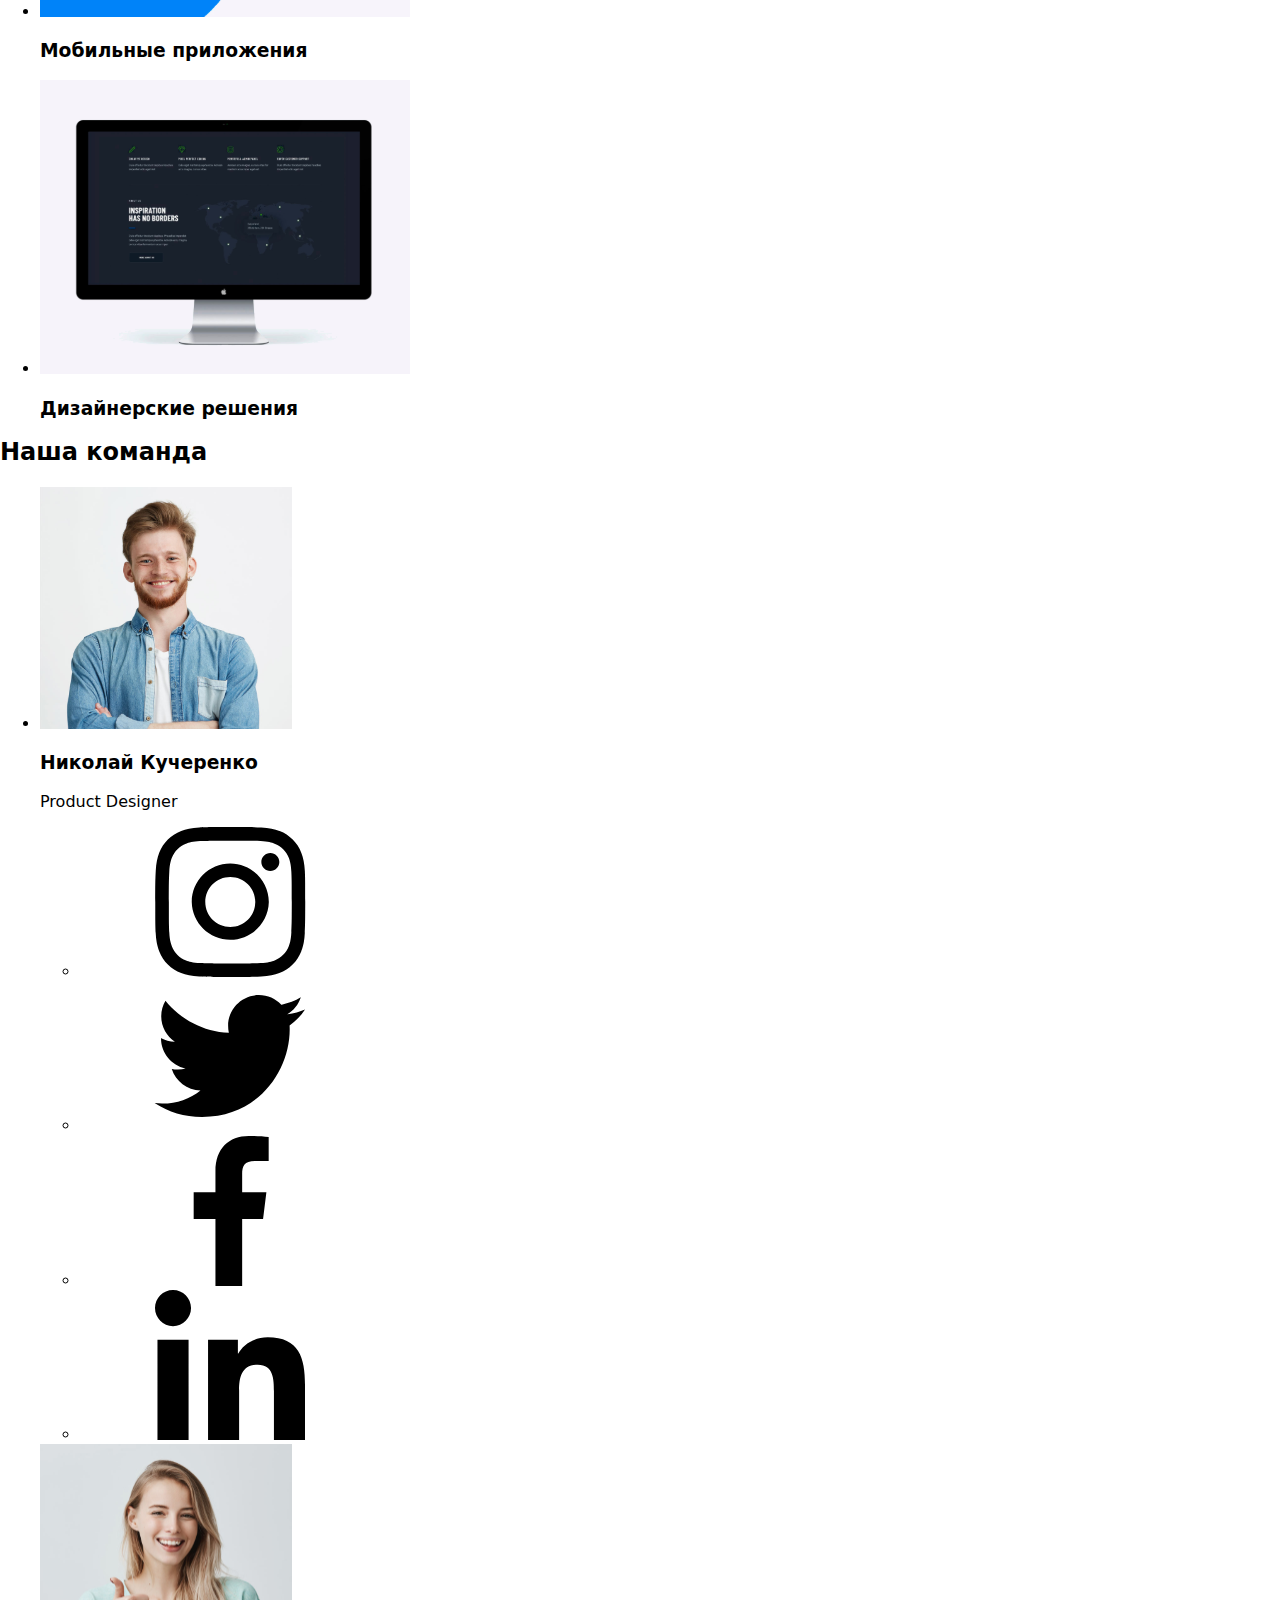
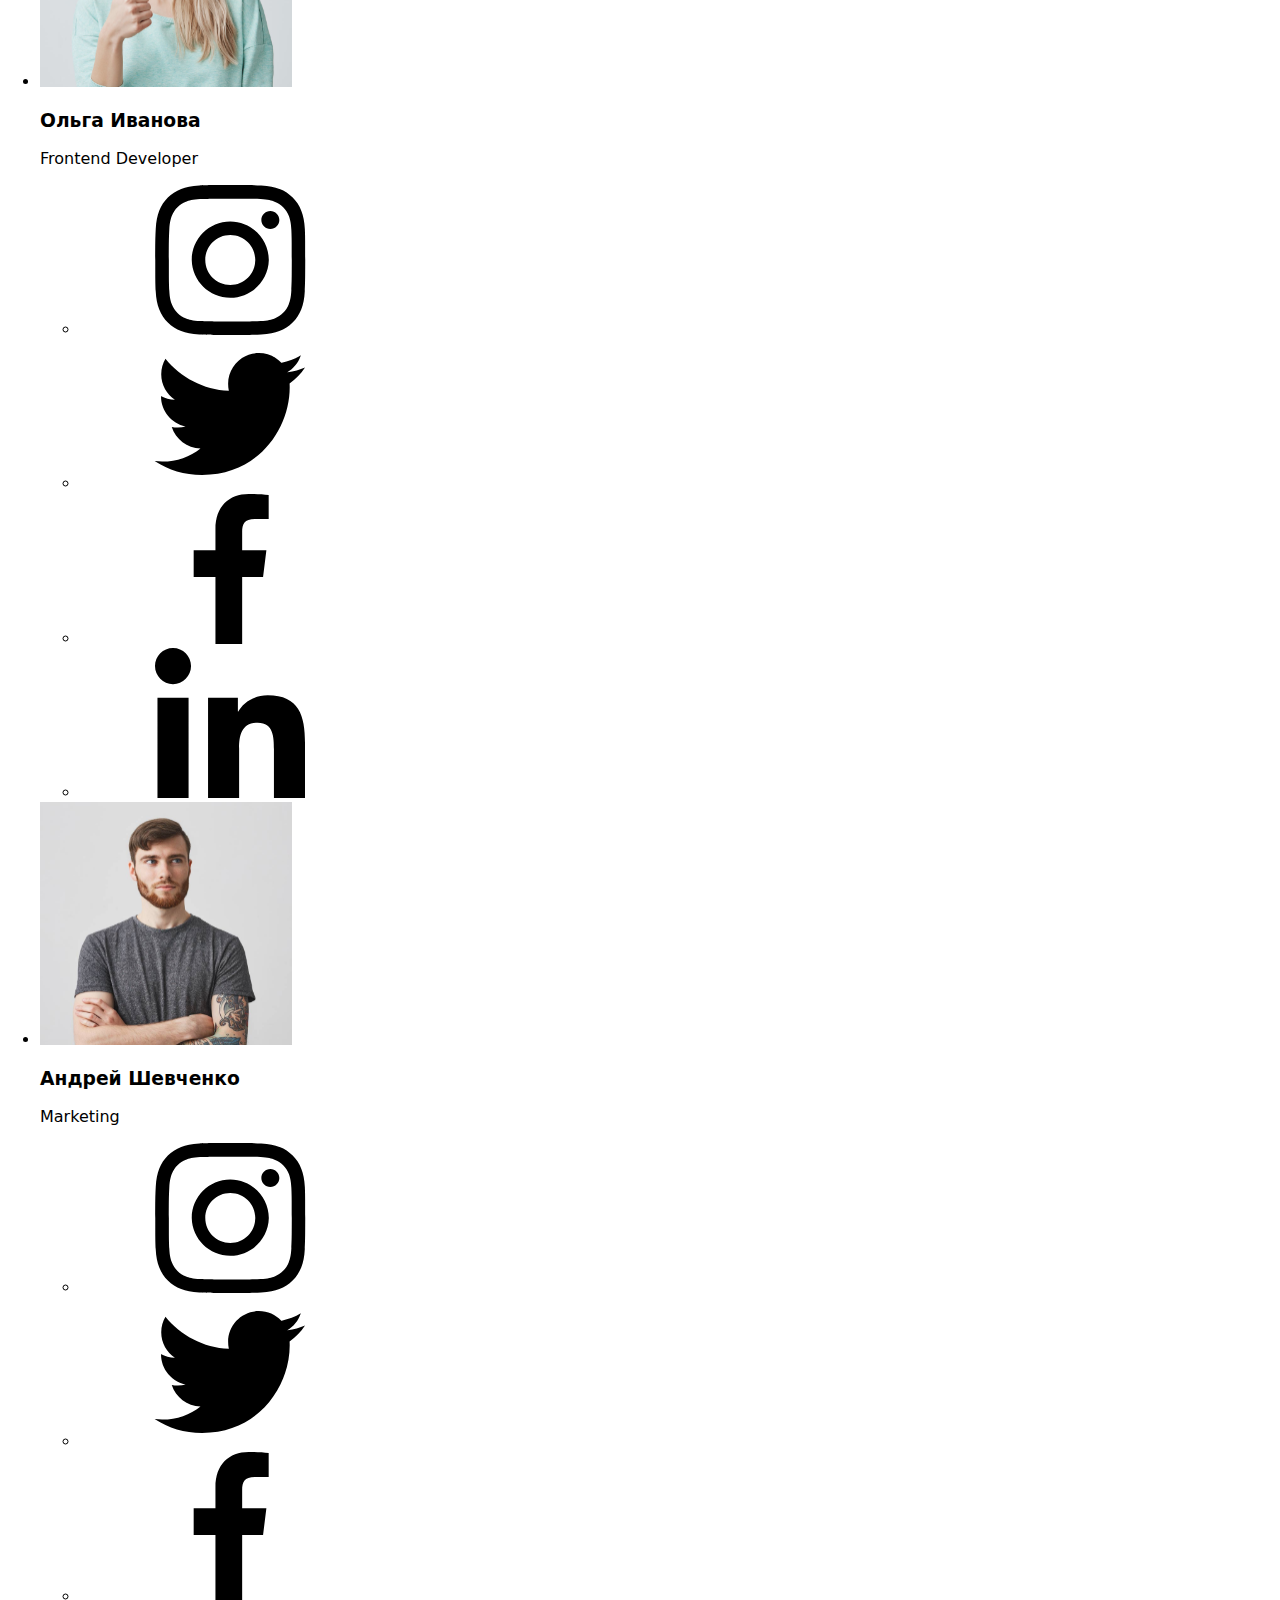
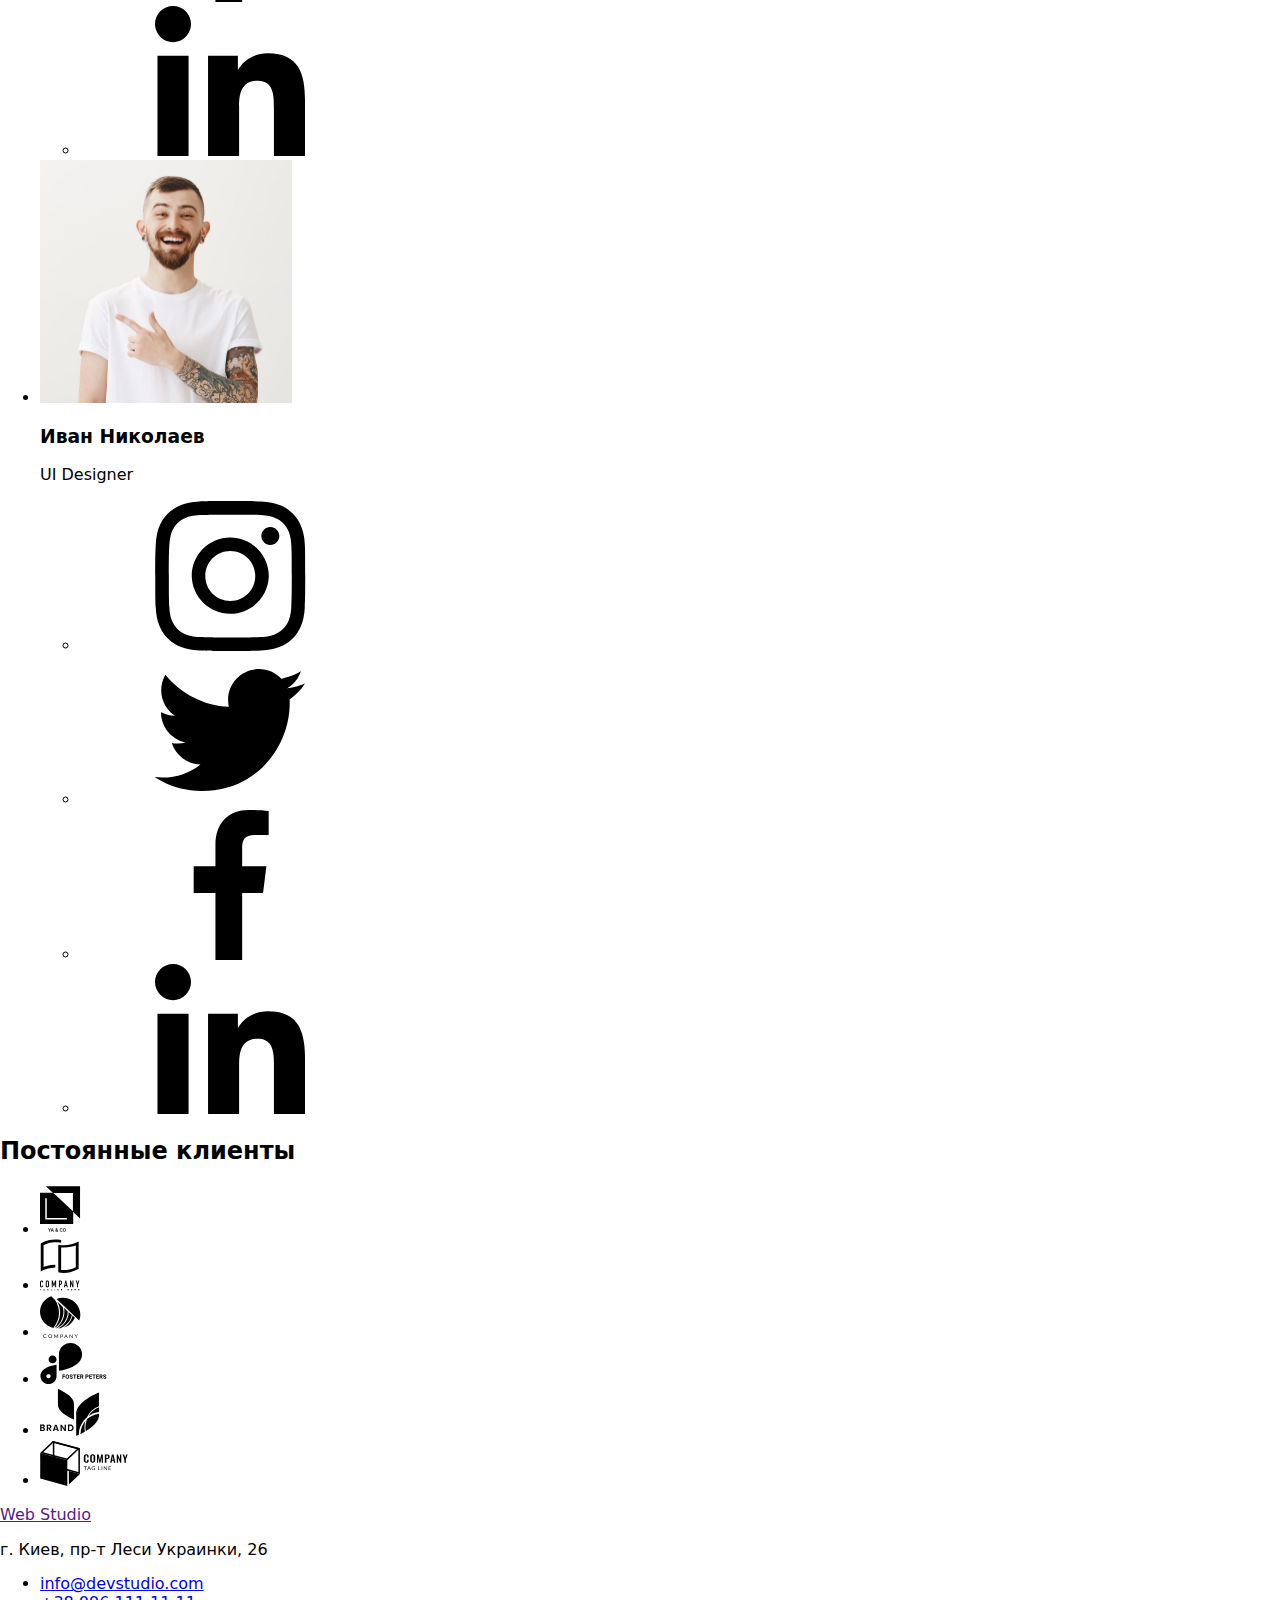
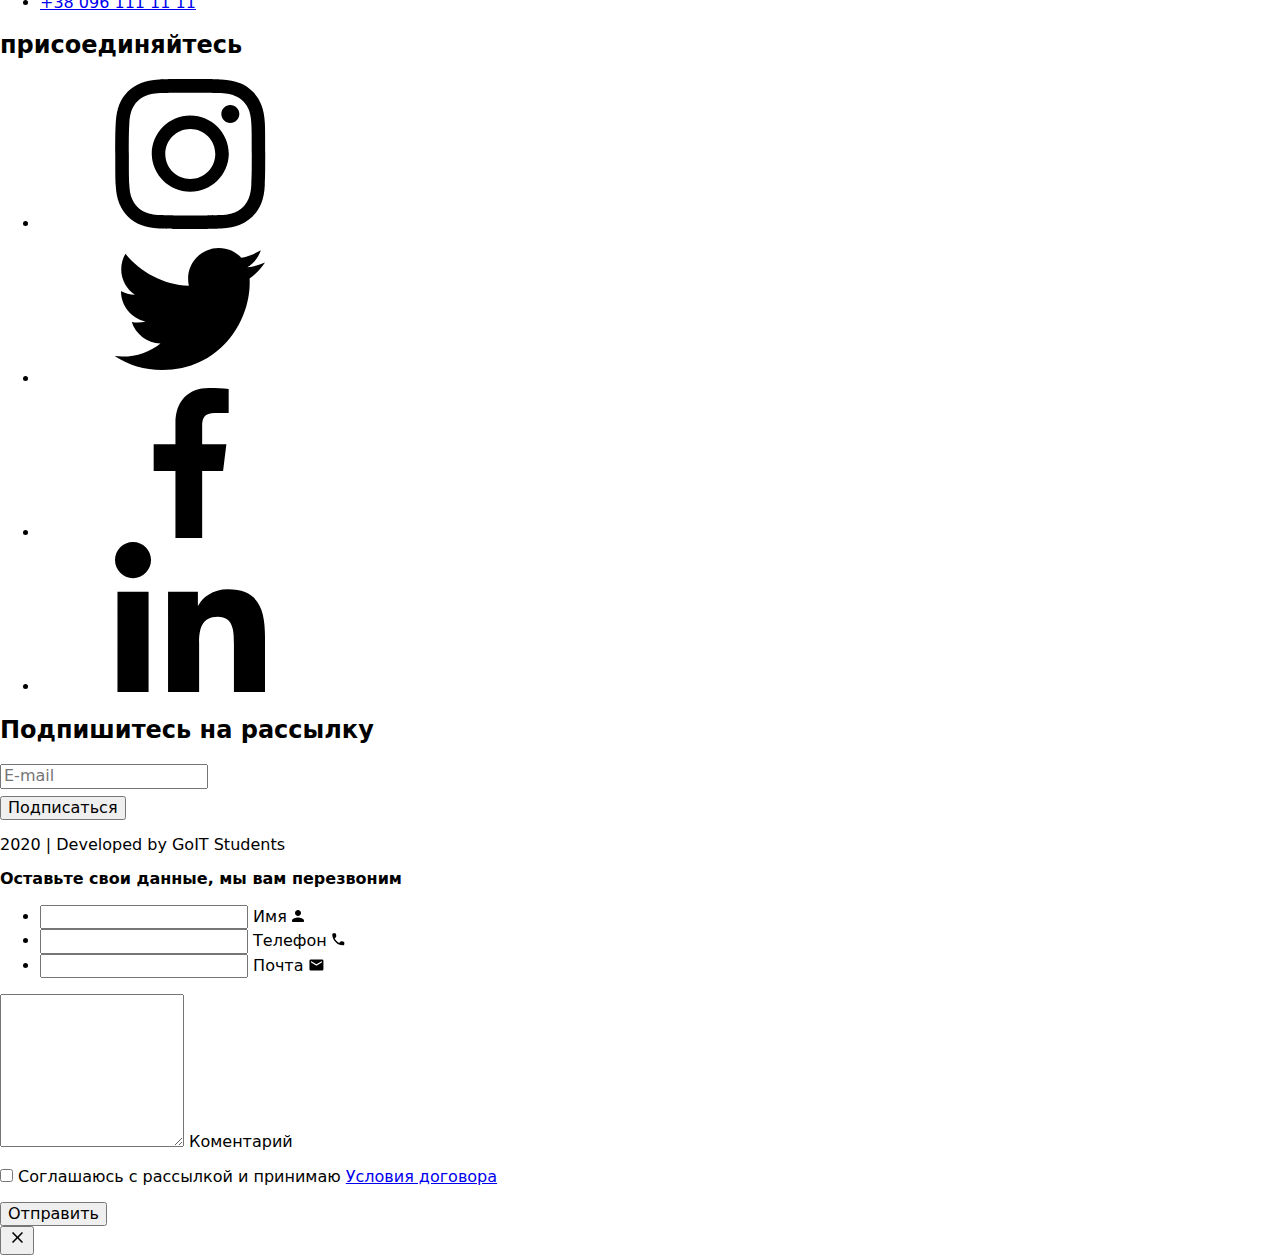
==== commit 2dbac9ab: "1" ====
--- a/index.html
+++ b/index.html
@@ -12,7 +12,7 @@
       rel="stylesheet"
       href="https://cdnjs.cloudflare.com/ajax/libs/modern-normalize/0.6.0/modern-normalize.min.css"
     />
-    <link rel="stylesheet" href="./css/style.css" />
+    <link rel="stylesheet" href="./css/main.min.css" />
   </head>
   <body class="page">
     <!-- шапка сайта -->
--- a/css/main.min.css
+++ b/css/main.min.css
@@ -0,0 +1 @@
+/* No CSS *//*# sourceMappingURL=main.min.css.map */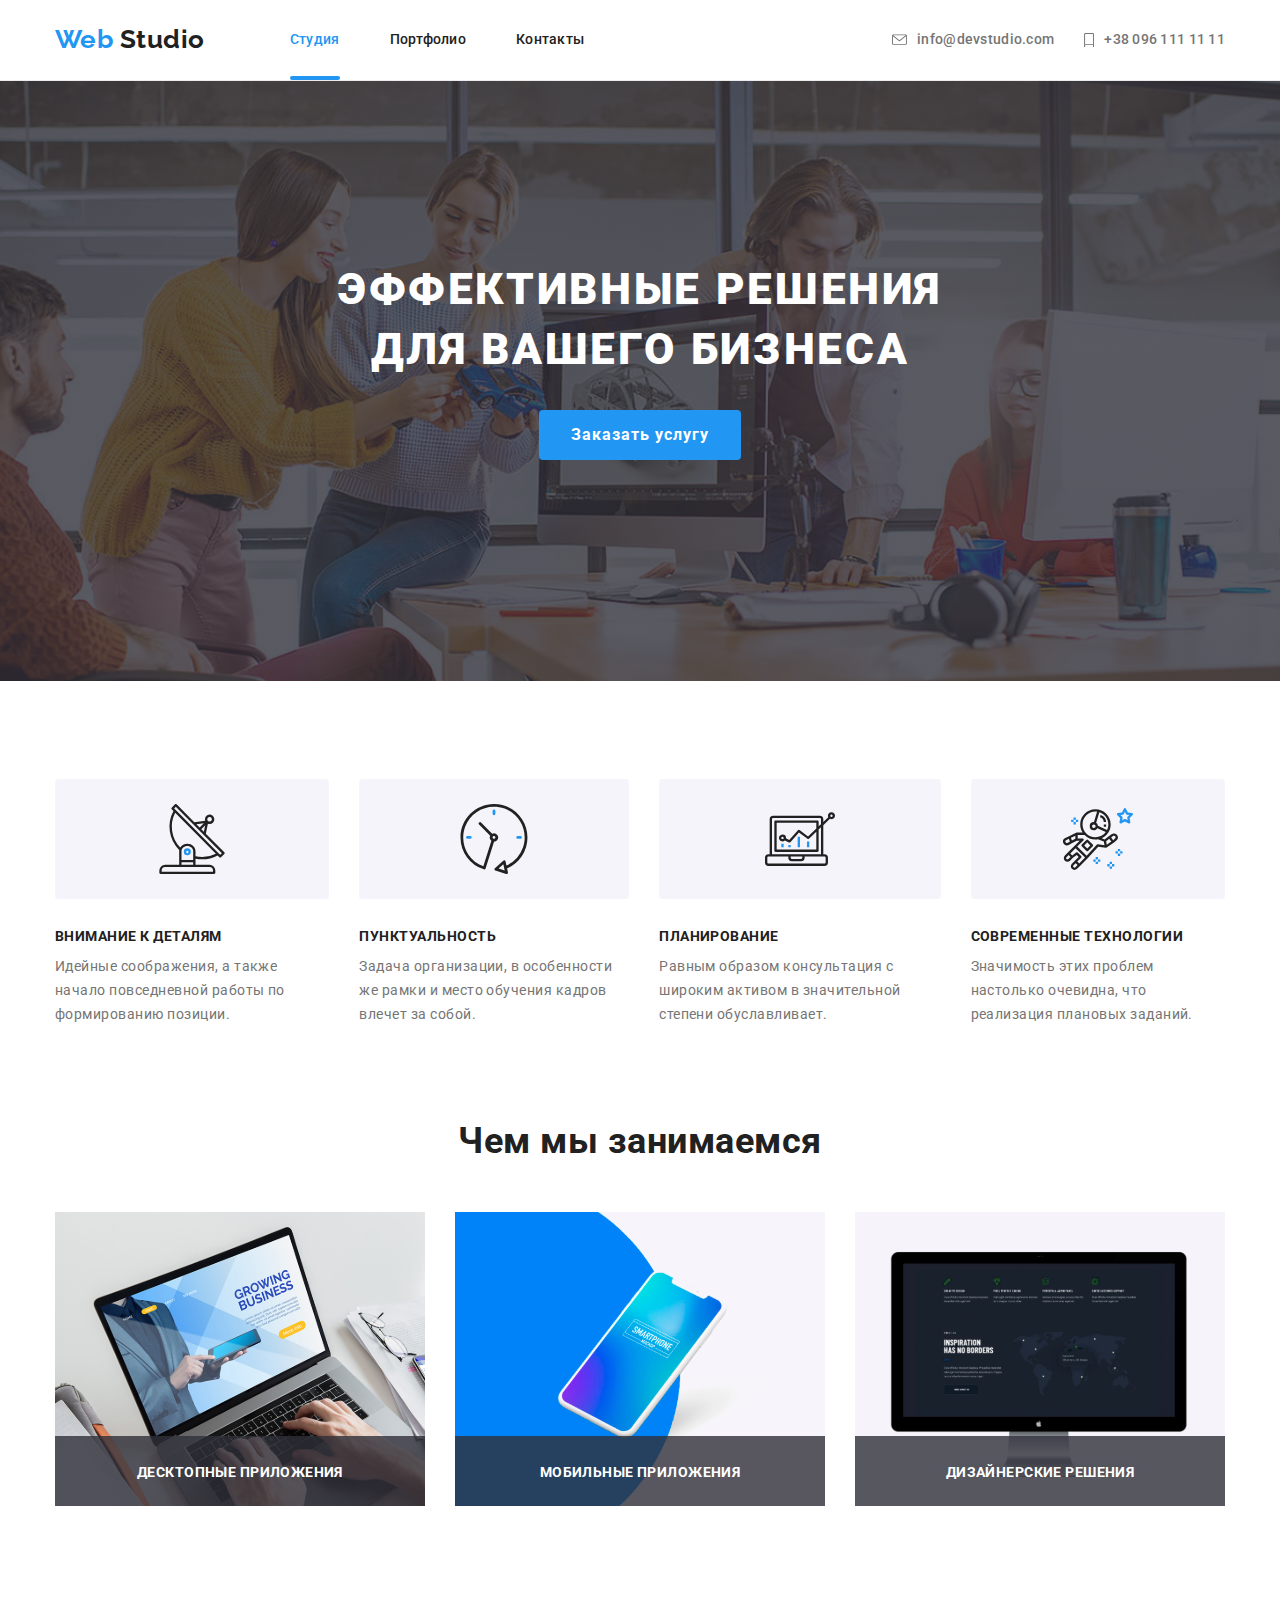
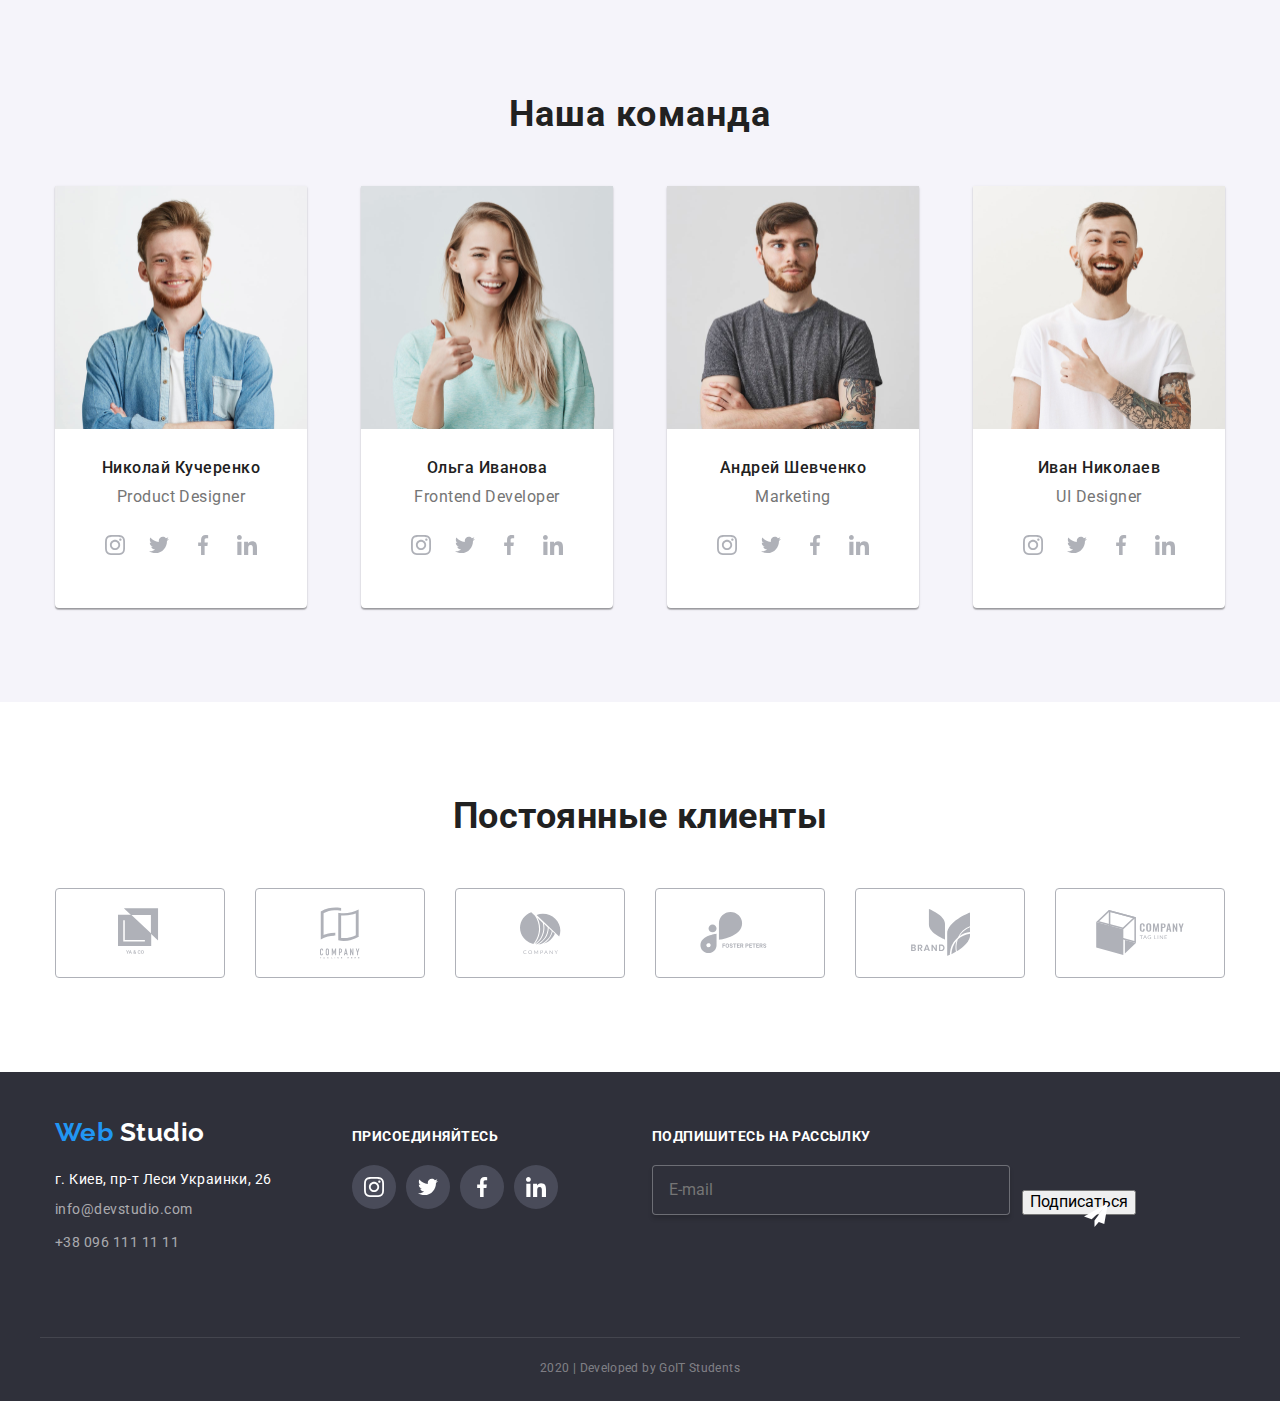
==== commit ecdca648: "1" ====
--- a/index.html
+++ b/index.html
@@ -411,7 +411,7 @@
           <input type="email" class="input-mailing" name="mailing" id="mailing" placeholder="E-mail">
           </div>
           <div class="button-mailing-container">
-            <button type="button" class="banner-button">
+            <button type="button" class="footer-button">
               Подписаться</button>
               <svg class="icon-mailing" width="24px" height="24px">
                 <use href="./img/sprite.svg#icon-send"></use>
--- a/css/main.min.css
+++ b/css/main.min.css
@@ -1 +1,2 @@
-/* No CSS *//*# sourceMappingURL=main.min.css.map */+.page{background-color:#ffffff;color:#212121;font-family:Roboto, sans-serif;letter-spacing:0.03em}img{display:block}.list{list-style:none;margin-top:0px;padding:0;margin:0}p{margin:0}.page-header{background:#ffffff;border-bottom:1px solid #ececec}.container{margin-left:auto;margin-right:auto;padding-left:15px;padding-right:15px;width:1200px}.main-nav{display:-webkit-box;display:-ms-flexbox;display:flex;-webkit-box-align:center;-ms-flex-align:center;align-items:center}.site-nav{display:-webkit-box;display:-ms-flexbox;display:flex;margin-left:85px}.site-nav .item:not(:last-child){margin-right:50px}.header-site-nav{position:relative;display:block;padding-top:32px;padding-bottom:32px;color:#212121;font-weight:500;font-size:14px;line-height:1.14;letter-spacing:0.02em;text-decoration:none;-webkit-transition:color 250ms cubic-bezier(0.4, 0, 0.2, 1);transition:color 250ms cubic-bezier(0.4, 0, 0.2, 1)}.header-site-nav:hover,.header-site-nav:focus{color:#2196f3}.header-site-nav.current{color:#2196f3}.header-site-nav.current::after{position:absolute;content:'';display:block;width:100%;height:4px;border-radius:2px;background:#2196f3;left:0px;bottom:0px}.address-nav{display:-webkit-box;display:-ms-flexbox;display:flex;margin-left:auto;font-style:normal;-webkit-box-align:center;-ms-flex-align:center;align-items:center}.address-nav .item:not(:last-child){margin-right:30px}.link{display:block;padding-top:32px;padding-bottom:32px;color:#757575;font-weight:500;font-size:14px;line-height:1.14;letter-spacing:0.02em;text-decoration:none;-webkit-box-align:center;-ms-flex-align:center;align-items:center;-webkit-transition:color 250ms cubic-bezier(0.4, 0, 0.2, 1);transition:color 250ms cubic-bezier(0.4, 0, 0.2, 1)}.address-nav .link:hover,.address-nav .link:focus{color:#2196f3}.mail-icon-address{width:15px;height:12px;margin-right:10px;fill:currentColor;-webkit-transition:fill 250ms cubic-bezier(0.4, 0, 0.2, 1);transition:fill 250ms cubic-bezier(0.4, 0, 0.2, 1)}.address-nav .link:hover .mail-icon-address,.address-nav .link:focus .mail-icon-address{fill:#2196f3}.tel-icon-address{width:10px;height:14.94px;margin-right:10px;fill:currentColor;-webkit-transition:fill 250ms cubic-bezier(0.4, 0, 0.2, 1);transition:fill 250ms cubic-bezier(0.4, 0, 0.2, 1)}.address-nav .link:hover .tel-icon-address,.address-nav .link:focus .tel-icon-address{fill:#2196f3}.address-nav .address-tel{display:-webkit-box;display:-ms-flexbox;display:flex;-webkit-box-pack:center;-ms-flex-pack:center;justify-content:center;-webkit-box-align:center;-ms-flex-align:center;align-items:center}.address-nav .address-mail{display:-webkit-box;display:-ms-flexbox;display:flex;-webkit-box-pack:center;-ms-flex-pack:center;justify-content:center;-webkit-box-align:center;-ms-flex-align:center;align-items:center}.header-logo{color:#212121;font-family:Raleway, cursive;font-weight:bold;font-size:26px;line-height:1.2;text-decoration:none;-webkit-transition:color 250ms cubic-bezier(0.4, 0, 0.2, 1);transition:color 250ms cubic-bezier(0.4, 0, 0.2, 1)}.header-logo:hover,.header-logo:focus{color:#2196f3}.header-logo-web{color:#2196f3}.logo-title{color:#ffffff;font-family:Raleway;font-weight:bold;font-size:26px;line-height:1.19;text-decoration:none}.section-banner{max-width:1600px;height:600px;margin-left:auto;margin-right:auto;background-color:rgba(47,48,58,0.8);background-image:-webkit-gradient(linear, left top, right top, from(rgba(47,48,58,0.8)), to(rgba(47,48,58,0.8))),url(../img/banner/Headerimg.svg);background-image:linear-gradient(to right, rgba(47,48,58,0.8), rgba(47,48,58,0.8)),url(../img/banner/Headerimg.svg);background-repeat:no-repeat;background-position:center;background-size:cover}.banner{display:block;margin-left:auto;margin-right:auto;width:1200px;padding-left:15px;padding-right:15px}.section-banner .banner{padding:150px 15px;text-align:center}.banner-title{margin-bottom:30px;color:#fff;font-weight:900;font-size:44px;line-height:1.36;text-align:center;letter-spacing:0.06em;text-transform:uppercase}.banner-button{display:-webkit-inline-box;display:-ms-inline-flexbox;display:inline-flex;margin-bottom:0px;padding:10px 32px;min-width:200px;height:50px;border-radius:4px;color:#ffffff;background-color:#2196f3;border:0px;font-weight:bold;font-size:16px;line-height:1.87;-webkit-box-align:center;-ms-flex-align:center;align-items:center;text-align:center;letter-spacing:0.06em;-webkit-transition:background-color var(--duration) var(--timihg-function),color 250ms var(--timihg-function);transition:background-color var(--duration) var(--timihg-function),color 250ms var(--timihg-function)}.banner-button:hover,.banner-button:focus{color:#2196f3;background-color:#ffffff}.backdrop{position:fixed;top:0;left:0;width:100%;height:100%;background-color:rgba(0,0,0,0.2);opacity:1;-webkit-transition:opacity 250ms cubic-bezier(0.4, 0, 0.2, 1);transition:opacity 250ms cubic-bezier(0.4, 0, 0.2, 1)}.backdrop.is-hidden{opacity:0;pointer-events:none;visibility:hidden}.modal{position:absolute;top:50%;left:50%;-webkit-transform:translate(-50%, -50%) scale(1);transform:translate(-50%, -50%) scale(1);max-height:581px;max-width:528px;border-radius:4px;background-color:#fff;-webkit-transition:-webkit-transform 250ms cubic-bezier(0.4, 0, 0.2, 1);transition:-webkit-transform 250ms cubic-bezier(0.4, 0, 0.2, 1);transition:transform 250ms cubic-bezier(0.4, 0, 0.2, 1);transition:transform 250ms cubic-bezier(0.4, 0, 0.2, 1), -webkit-transform 250ms cubic-bezier(0.4, 0, 0.2, 1)}.backdrop.is-hidden .modal{-webkit-transform:translate(-50%, -50%) scale(0.1);transform:translate(-50%, -50%) scale(0.1)}.modal-title{display:block;padding-left:40px;padding-top:40px;padding-right:40px;padding-bottom:30px;font-weight:700;font-size:20px;line-height:1.15;text-align:center;letter-spacing:0.03em}.modal-form-field{display:-webkit-box;display:-ms-flexbox;display:flex;-webkit-box-orient:vertical;-webkit-box-direction:normal;-ms-flex-direction:column;flex-direction:column}.form-field{display:-webkit-box;display:-ms-flexbox;display:flex;-webkit-box-orient:vertical;-webkit-box-direction:normal;-ms-flex-direction:column;flex-direction:column;position:relative;width:448px;height:40px;margin-left:40px;margin-right:40px;margin-bottom:28px}.form-field-input{height:40px;width:448px;border:1px solid rgba(33,33,33,0.2);-webkit-box-sizing:border-box;box-sizing:border-box;border-radius:4px;padding-left:42px;outline:none}.form-field-input:focus{border:1px solid accent-color}.form-field-input:focus+.form-field-lable,.form-field-input:not(:placeholder-shown)+.form-field-lable{-webkit-transform:translateY(-40px);transform:translateY(-40px);left:16px;color:accent-color}.form-field-lable{position:absolute;top:50%;left:42px;-webkit-transform:translateY(-50%);transform:translateY(-50%);font-weight:400;font-size:14px;line-height:1.14;letter-spacing:0.01em;color:#757575;-webkit-transition:-webkit-transform 250ms cubic-bezier(0.4, 0, 0.2, 1);transition:-webkit-transform 250ms cubic-bezier(0.4, 0, 0.2, 1);transition:transform 250ms cubic-bezier(0.4, 0, 0.2, 1);transition:transform 250ms cubic-bezier(0.4, 0, 0.2, 1), -webkit-transform 250ms cubic-bezier(0.4, 0, 0.2, 1)}.form-icon{position:absolute;top:50%;left:16px;-webkit-transform:translateY(-50%);transform:translateY(-50%);background-repeat:no-repeat}.form-field-input:focus ~ .form-icon{fill:#2196f3}.comment-textarea{height:120px;width:448px;resize:none;border:1px solid rgba(33,33,33,0.2);-webkit-box-sizing:border-box;box-sizing:border-box;border-radius:4px;padding-left:16px;padding-top:12px;outline:none}.comment-textarea:focus{border:1px solid #2196f3}.comment-field{display:-webkit-box;display:-ms-flexbox;display:flex;-webkit-box-orient:vertical;-webkit-box-direction:normal;-ms-flex-direction:column;flex-direction:column;position:relative;margin-left:40px;margin-right:40px;margin-bottom:20px;margin-top:0px}.comment{position:absolute;left:16px;top:12px;font-weight:400;font-size:14px;line-height:1.14;letter-spacing:0.01em;color:#757575}.comment-textarea:focus+.comment,.comment-textarea:not(:placeholder-shown)+.comment{-webkit-transform:translateY(-35px);transform:translateY(-35px);color:#2196f3;-webkit-transition:-webkit-transform 250ms cubic-bezier(0.4, 0, 0.2, 1);transition:-webkit-transform 250ms cubic-bezier(0.4, 0, 0.2, 1);transition:transform 250ms cubic-bezier(0.4, 0, 0.2, 1);transition:transform 250ms cubic-bezier(0.4, 0, 0.2, 1), -webkit-transform 250ms cubic-bezier(0.4, 0, 0.2, 1)}.terms-field{margin-left:52px;margin-right:52px;margin-bottom:30px;font-style:normal;font-weight:400;font-size:14px;line-height:1.7;letter-spacing:0.03em;color:#757575}.lable-checkbox{display:-webkit-box;display:-ms-flexbox;display:flex;-webkit-box-align:center;-ms-flex-align:center;align-items:center}.checkbox{position:absolute;width:1px;height:1px;margin:-1px;border:0;padding:0;clip:rect(0 0 0 0);overflow:hidden}.checkbox-text::before{content:'';height:16px;width:16px;border:2px solid #212121;border-radius:4px;margin-right:8px}.checkbox:checked+.checkbox-text::before{border-color:transparent;background-color:#2196f3;background-image:url("../img/icon-check.svg");background-size:contain;background-origin:border-box}.checkbox-text{display:-webkit-box;display:-ms-flexbox;display:flex;-webkit-box-align:center;-ms-flex-align:center;align-items:center;font-weight:400;font-size:14px;line-height:1.7;letter-spacing:0.03em;color:#757575}.checkbox-link{font-weight:400;font-size:14px;line-height:1.7;letter-spacing:0.03em;-webkit-text-decoration-line:underline;text-decoration-line:underline;color:#2196f3}.button-submit{height:50px;width:200px;margin-left:164px;margin-right:164px;margin-bottom:40px;padding-left:55px;padding-top:10px;padding-right:55px;padding-bottom:10px;text-align:center;border-color:transparent;background-color:#2196f3;border-radius:4px;font-weight:700;font-size:16px;line-height:1.87;letter-spacing:0.06em;color:#ffffff}.button-close{position:absolute;display:-webkit-box;display:-ms-flexbox;display:flex;-webkit-box-align:center;-ms-flex-align:center;align-items:center;top:8px;right:8px;height:30px;width:30px;border-radius:50%;background-color:#fff;border:1px solid rgba(33,33,33,0.2);outline:none}.button-close:hover{fill:#2196f3}.work-list .item::before{display:block;margin-bottom:30px;height:120px;border-radius:4px;content:'';background:#f5f4fa;background-size:70px;background-repeat:no-repeat;background-position:center;-webkit-box-align:center;-ms-flex-align:center;align-items:center}.item.icon-antenna::before{background-image:url(../img/Section1/antenna/antenna.svg)}.item.icon-clock::before{background-image:url(../img/Section1/clock/clock.svg)}.item.icon-diagram::before{background-image:url(../img/Section1/diagram/diagram.svg)}.item.icon-astronaut::before{background-image:url(../img/Section1/astronaut/astronaut.svg)}.section-work{padding-top:98px;padding-bottom:94px}.work-list{display:-webkit-box;display:-ms-flexbox;display:flex}.work-list .item:not(:last-child){margin-right:30px}.section-work-title{margin-top:0px;margin-bottom:10px;color:#212121;font-weight:bold;font-size:14px;line-height:1.14;text-transform:uppercase}.section-work-text{margin-top:0px;margin-bottom:0px;color:#757575;font-size:14px;line-height:1.71}.section-occupation{padding-bottom:94px}.occupation-title{margin-top:0px;margin-bottom:50px;font-weight:bold;font-size:36px;line-height:1.16;text-align:center}.occupation-list{display:-webkit-box;display:-ms-flexbox;display:flex}.occupation-list .item{position:relative;width:370px}.occupation-list .item:not(:last-child){margin-right:30px}.section-occupation-title{position:absolute;bottom:0px;margin:0px;padding-top:27px;padding-bottom:27px;width:370px;height:70px;color:#ffffff;background:rgba(47,48,58,0.8);font-weight:bold;font-size:14px;line-height:1.4;text-align:center;letter-spacing:0.03em;text-transform:uppercase}.section-team{padding-top:94px;padding-bottom:94px;background:#f5f4fa}.team-title{margin-top:0;margin-bottom:50px;color:#212121;font-weight:bold;font-size:36px;line-height:1.16;text-align:center;letter-spacing:0.03em}.team-list{display:-webkit-box;display:-ms-flexbox;display:flex;-webkit-box-pack:justify;-ms-flex-pack:justify;justify-content:space-between}.team-list .item:not(:last-child){margin-right:30px}.card{width:252px;height:422px;background:#fff;-webkit-box-shadow:0px 2px 1px rgba(0,0,0,0.2),0px 1px 1px rgba(0,0,0,0.14),0px 1px 3px rgba(0,0,0,0.12);box-shadow:0px 2px 1px rgba(0,0,0,0.2),0px 1px 1px rgba(0,0,0,0.14),0px 1px 3px rgba(0,0,0,0.12);border-radius:0px 0px 4px 4px}.team{padding-top:30px;padding-bottom:24px;background-color:#fff}.section-team-title{margin-top:30px;margin-bottom:10px;color:#212121;font-weight:500;font-size:16px;line-height:1.18;text-align:center}.section-team-text{margin-top:0px;margin-bottom:16px;color:#757575;font-size:16px;line-height:1.18;text-align:center}.soc-list{display:-webkit-box;display:-ms-flexbox;display:flex;-webkit-box-align:center;-ms-flex-align:center;align-items:center;-webkit-box-pack:center;-ms-flex-pack:center;justify-content:center}.social-icon{padding-left:0px}.soc-list .social-icon{display:-webkit-box;display:-ms-flexbox;display:flex;width:44px;height:44px;padding:12px;border-radius:50%;background-repeat:no-repeat;-webkit-transition:background-color 250ms cubic-bezier(0.4, 0, 0.2, 1);transition:background-color 250ms cubic-bezier(0.4, 0, 0.2, 1)}.soc-list .social-icon .items:not(:last-child){margin-right:10px}.soc-icon{background-size:20px;fill:#afb1b8;-webkit-transition:fill 250ms cubic-bezier(0.4, 0, 0.2, 1);transition:fill 250ms cubic-bezier(0.4, 0, 0.2, 1)}.soc-list .social-icon:hover,.soc-list .social-icon:focus{background-color:#2196f3}.soc-list .social-icon:hover .soc-icon{fill:#ffffff}.section-customers{padding-top:94px;padding-bottom:94px}.customers{margin-top:0px;margin-bottom:50px;color:#212121;font-weight:bold;font-size:36px;line-height:1.16;text-align:center}.customers-list{display:-webkit-box;display:-ms-flexbox;display:flex}.customers-list .item a{display:-webkit-box;display:-ms-flexbox;display:flex;-webkit-box-pack:center;-ms-flex-pack:center;justify-content:center;-webkit-box-align:center;-ms-flex-align:center;align-items:center;width:170px;height:90px;border:1px solid #afb1b8;-webkit-box-sizing:border-box;box-sizing:border-box;border-radius:4px;-webkit-transition:border 250ms cubic-bezier(0.4, 0, 0.2, 1);transition:border 250ms cubic-bezier(0.4, 0, 0.2, 1)}.customers-list .item:not(:last-child){margin-right:30px}.client-icon{fill:#afb1b8;-webkit-transition:fill 250ms cubic-bezier(0.4, 0, 0.2, 1);transition:fill 250ms cubic-bezier(0.4, 0, 0.2, 1)}.customers-list .item a:hover,.customers-list .item a:focus{border-color:#2196f3}.customers-list .item a:hover .client-icon,.customers-list .item a:focus .client-icon{fill:#2196f3}.section-footer{padding-bottom:0px;background:#2f303a}.footer-container{display:-webkit-box;display:-ms-flexbox;display:flex;padding-bottom:28px;padding-top:45px}.logo-title{color:#ffffff;font-family:Raleway;font-weight:bold;font-size:26px;line-height:1.19;text-decoration:none}.address{margin-top:20px}.footer-address{margin-top:0em;margin-bottom:6px;color:#ffffff;font-size:14px;line-height:1.71}.block-address{display:block}.mail{margin-top:0em;margin-bottom:9px}.footer-mail-tel{color:rgba(255,255,255,0.6);font-size:14px;line-height:1.71;text-decoration:none}.block-soc{display:block;padding-left:80px;padding-right:94px}.footer-soc-list{display:-webkit-box;display:-ms-flexbox;display:flex}.footer-soc-list .list-iteam{display:-webkit-box;display:-ms-flexbox;display:flex;width:44px;height:44px;padding:12px;border-radius:50%;background-repeat:no-repeat;background-color:rgba(80,82,97,0.8);-webkit-transition:background-color 250ms cubic-bezier(0.4, 0, 0.2, 1);transition:background-color 250ms cubic-bezier(0.4, 0, 0.2, 1)}.footer-icon{background-size:20px;fill:#ffffff}.footer-soc-list .list-iteam:hover{background-color:#2196f3}.footer-soc-list .footer-list:not(:last-child){margin-right:10px}.footer-title{margin-bottom:20px;color:#ffffff;font-family:Roboto;font-weight:bold;font-size:14px;line-height:1.14;text-transform:uppercase}.block-mailing{display:-webkit-box;display:-ms-flexbox;display:flex;-webkit-box-align:end;-ms-flex-align:end;align-items:flex-end;padding-bottom:94px}.input-mailing{height:50px;width:358px;padding-left:16px;padding-top:16px;padding-bottom:16px;background-color:#2f303a;border:1px solid rgba(255,255,255,0.3);-webkit-box-sizing:border-box;box-sizing:border-box;-webkit-box-shadow:0px 4px 4px rgba(0,0,0,0.15);box-shadow:0px 4px 4px rgba(0,0,0,0.15);border-radius:4px;margin-right:12px;font-family:Roboto;font-weight:400;font-size:16px;line-height:1.25;color:rgba(255,255,255,0.6)}.mailing{display:-webkit-box;display:-ms-flexbox;display:flex;-webkit-box-orient:vertical;-webkit-box-direction:normal;-ms-flex-direction:column;flex-direction:column}.button-mailing-container{position:relative}.icon-mailing{position:absolute;top:13px;right:28px;fill:#ffffff}.banner-button{display:-webkit-inline-box;display:-ms-inline-flexbox;display:inline-flex;margin-bottom:0px;padding:10px 32px;min-width:200px;height:50px;border-radius:4px;color:#ffffff;background-color:#2196f3;border:0px;font-weight:bold;font-size:16px;line-height:1.87;-webkit-box-align:center;-ms-flex-align:center;align-items:center;text-align:center;letter-spacing:0.06em;-webkit-transition:background-color var(--duration) var(--timihg-function),color 250ms var(--timihg-function);transition:background-color var(--duration) var(--timihg-function),color 250ms var(--timihg-function)}.banner-button:hover,.banner-button:focus{background-color:#188ce8}.footer-basement{padding-top:18px;padding-bottom:21px;border-top:1px solid rgba(255,255,255,0.1);font-weight:normal;font-size:12px;line-height:2;text-align:center;letter-spacing:0.03em;color:rgba(255,255,255,0.4)}
+/*# sourceMappingURL=main.min.css.map */